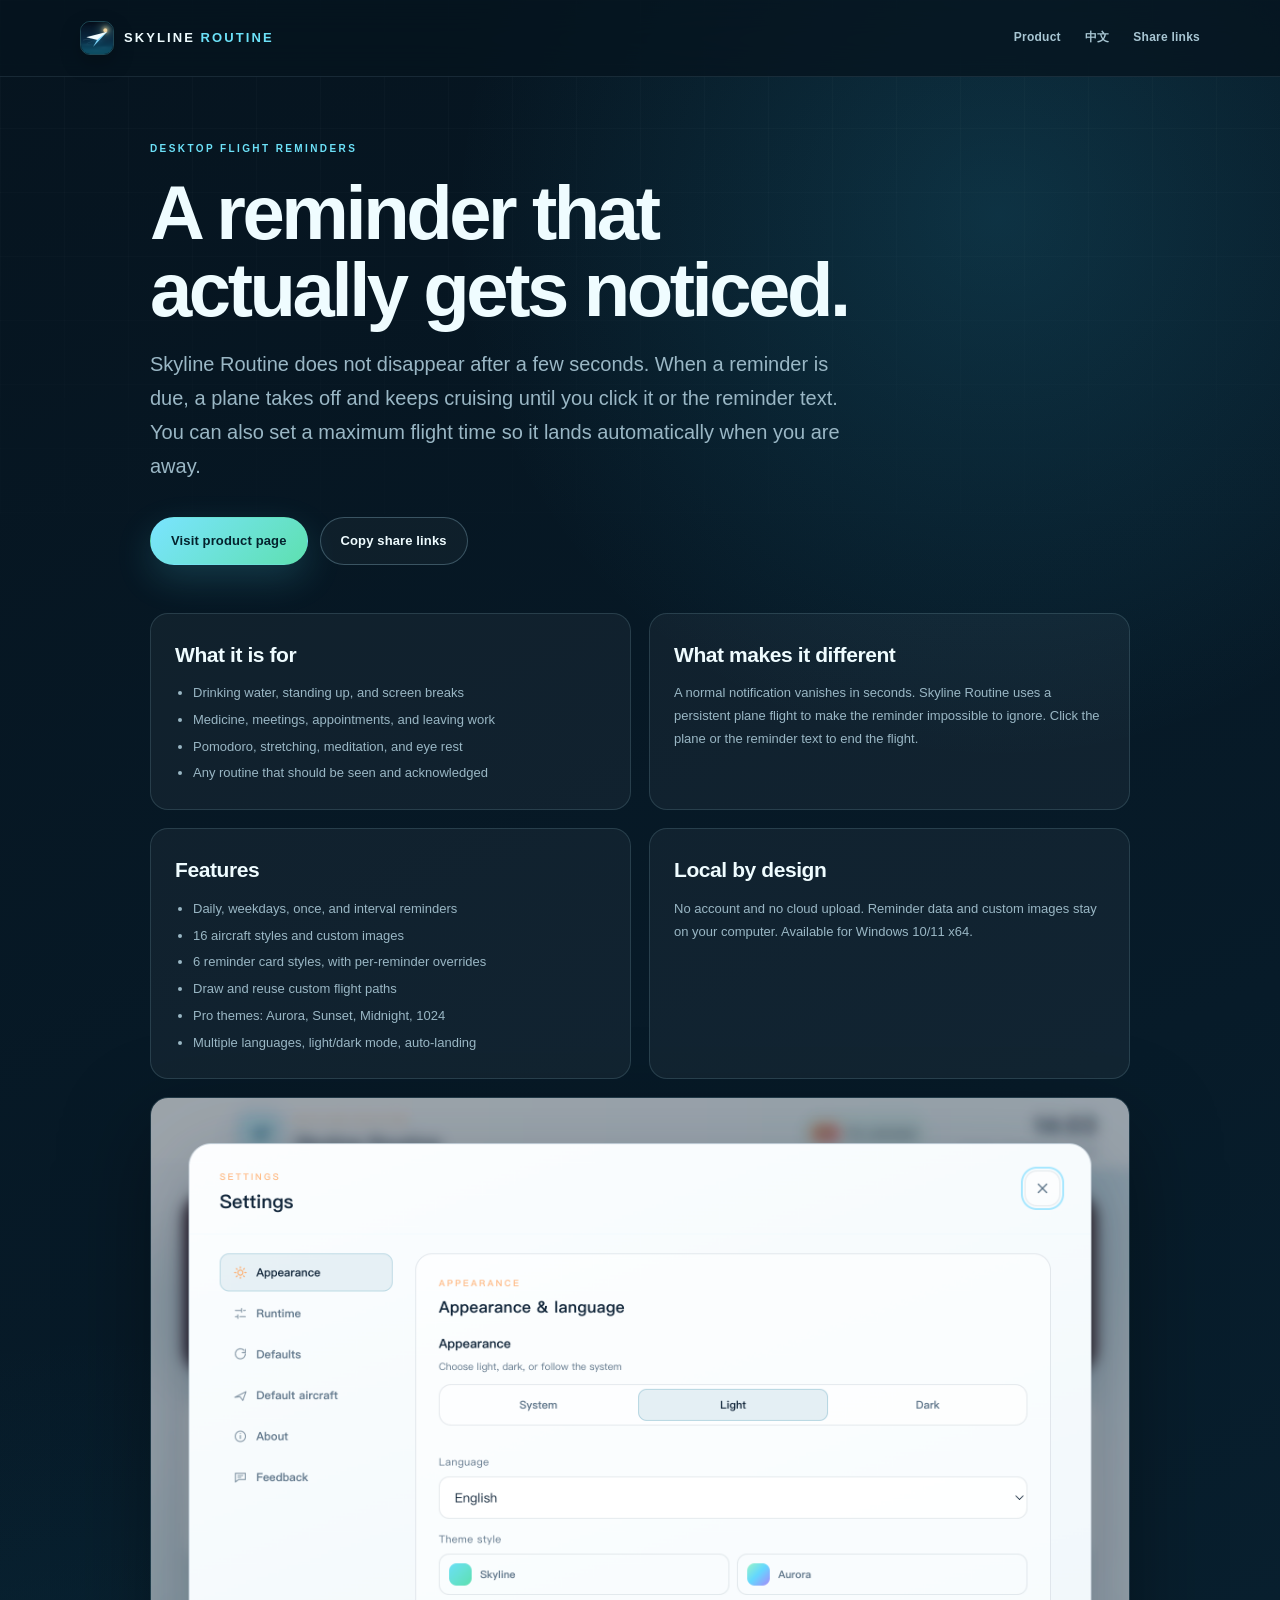
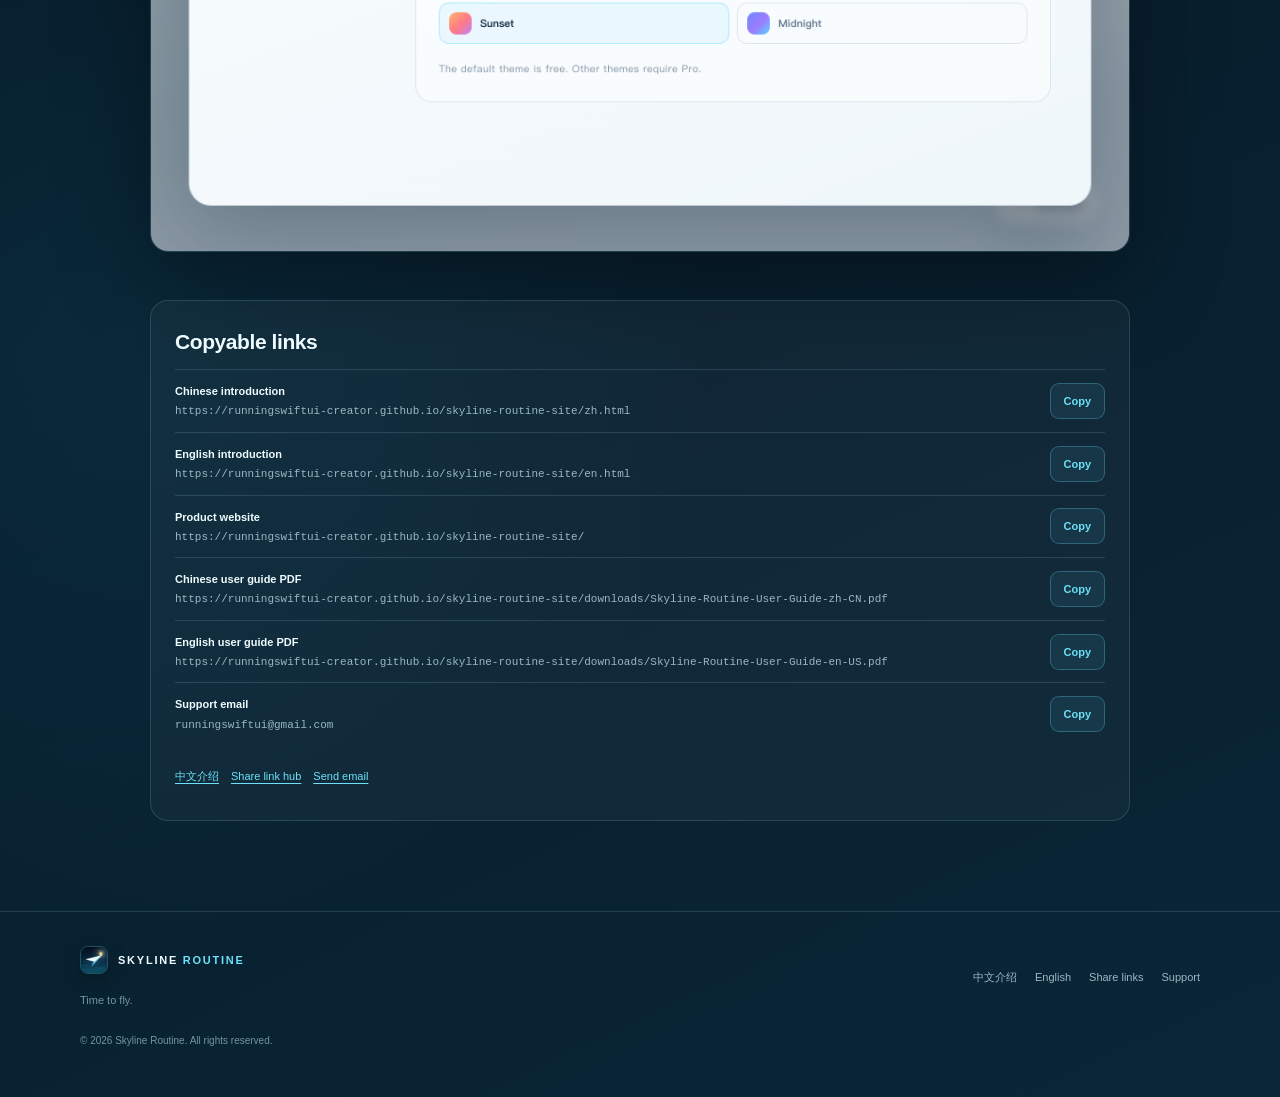
==== en.html @ 80721c74 "【update】文档更新" ====
<!doctype html>
<html lang="en">
  <head>
    <meta charset="utf-8" />
    <meta name="viewport" content="width=device-width, initial-scale=1" />
    <title>Skyline Routine — Desktop flight reminders</title>
    <meta
      name="description"
      content="Skyline Routine is a desktop flight reminder: when a reminder is due, a plane takes off and keeps cruising until you acknowledge it."
    />
    <link rel="icon" href="assets/icon.png" />
    <link rel="stylesheet" href="styles.css" />
    <link rel="stylesheet" href="share.css" />
  </head>
  <body>
    <header class="site-header">
      <div class="wrap header-inner">
        <a class="brand" href="index.html">
          <img src="assets/icon.png" alt="" width="34" height="34" />
          <span>SKYLINE <b>ROUTINE</b></span>
        </a>
        <nav class="site-nav" aria-label="Page navigation">
          <a href="index.html">Product</a>
          <a href="zh.html">中文</a>
          <a href="links.html">Share links</a>
        </nav>
      </div>
    </header>

    <main class="wrap intro-page">
      <section class="intro-hero">
        <p class="eyebrow">DESKTOP FLIGHT REMINDERS</p>
        <h1>A reminder that<br />actually gets noticed.</h1>
        <p class="lead">
          Skyline Routine does not disappear after a few seconds. When a reminder is due,
          a plane takes off and keeps cruising until you click it or the reminder text.
          You can also set a maximum flight time so it lands automatically when you are away.
        </p>
        <div class="hero-actions">
          <a class="btn btn-primary" href="index.html">Visit product page</a>
          <a class="btn btn-ghost" href="links.html">Copy share links</a>
        </div>
      </section>

      <div class="intro-grid">
        <section class="intro-card">
          <h2>What it is for</h2>
          <ul>
            <li>Drinking water, standing up, and screen breaks</li>
            <li>Medicine, meetings, appointments, and leaving work</li>
            <li>Pomodoro, stretching, meditation, and eye rest</li>
            <li>Any routine that should be seen and acknowledged</li>
          </ul>
        </section>
        <section class="intro-card">
          <h2>What makes it different</h2>
          <p>
            A normal notification vanishes in seconds. Skyline Routine uses a persistent
            plane flight to make the reminder impossible to ignore. Click the plane or
            the reminder text to end the flight.
          </p>
        </section>
        <section class="intro-card">
          <h2>Features</h2>
          <ul>
            <li>Daily, weekdays, once, and interval reminders</li>
            <li>16 aircraft styles and custom images</li>
            <li>6 reminder card styles, with per-reminder overrides</li>
            <li>Draw and reuse custom flight paths</li>
            <li>Pro themes: Aurora, Sunset, Midnight, 1024</li>
            <li>Multiple languages, light/dark mode, auto-landing</li>
          </ul>
        </section>
        <section class="intro-card">
          <h2>Local by design</h2>
          <p>
            No account and no cloud upload. Reminder data and custom images stay on your
            computer. Available for Windows 10/11 x64.
          </p>
        </section>
      </div>

      <div class="intro-shot">
        <img src="assets/settings.png" alt="Skyline Routine settings and theme options" loading="lazy" />
      </div>

      <section class="link-section">
        <h2>Copyable links</h2>
        <div class="copy-row">
          <div>
            <span class="copy-label">Chinese introduction</span>
            <span class="copy-url">https://runningswiftui-creator.github.io/skyline-routine-site/zh.html</span>
          </div>
          <button class="copy-btn" type="button" data-copy="https://runningswiftui-creator.github.io/skyline-routine-site/zh.html" data-copied="Copied">Copy</button>
        </div>
        <div class="copy-row">
          <div>
            <span class="copy-label">English introduction</span>
            <span class="copy-url">https://runningswiftui-creator.github.io/skyline-routine-site/en.html</span>
          </div>
          <button class="copy-btn" type="button" data-copy="https://runningswiftui-creator.github.io/skyline-routine-site/en.html" data-copied="Copied">Copy</button>
        </div>
        <div class="copy-row">
          <div>
            <span class="copy-label">Product website</span>
            <span class="copy-url">https://runningswiftui-creator.github.io/skyline-routine-site/</span>
          </div>
          <button class="copy-btn" type="button" data-copy="https://runningswiftui-creator.github.io/skyline-routine-site/" data-copied="Copied">Copy</button>
        </div>
        <div class="copy-row">
          <div>
            <span class="copy-label">Chinese user guide PDF</span>
            <span class="copy-url">https://runningswiftui-creator.github.io/skyline-routine-site/downloads/Skyline-Routine-User-Guide-zh-CN.pdf</span>
          </div>
          <button class="copy-btn" type="button" data-copy="https://runningswiftui-creator.github.io/skyline-routine-site/downloads/Skyline-Routine-User-Guide-zh-CN.pdf" data-copied="Copied">Copy</button>
        </div>
        <div class="copy-row">
          <div>
            <span class="copy-label">English user guide PDF</span>
            <span class="copy-url">https://runningswiftui-creator.github.io/skyline-routine-site/downloads/Skyline-Routine-User-Guide-en-US.pdf</span>
          </div>
          <button class="copy-btn" type="button" data-copy="https://runningswiftui-creator.github.io/skyline-routine-site/downloads/Skyline-Routine-User-Guide-en-US.pdf" data-copied="Copied">Copy</button>
        </div>
        <div class="copy-row">
          <div>
            <span class="copy-label">Support email</span>
            <span class="copy-url">runningswiftui@gmail.com</span>
          </div>
          <button class="copy-btn" type="button" data-copy="runningswiftui@gmail.com" data-copied="Copied">Copy</button>
        </div>
        <p class="link-language">
          <a href="zh.html">中文介绍</a>
          <a href="links.html">Share link hub</a>
          <a href="mailto:runningswiftui@gmail.com">Send email</a>
        </p>
      </section>
    </main>

    <footer class="site-footer">
      <div class="wrap footer-grid">
        <div>
          <a class="brand footer-brand" href="index.html">
            <img src="assets/icon.png" alt="" width="28" height="28" />
            <span>SKYLINE <b>ROUTINE</b></span>
          </a>
          <p class="footer-copy">Time to fly.</p>
        </div>
        <div class="footer-links">
          <a href="zh.html">中文介绍</a>
          <a href="en.html">English</a>
          <a href="links.html">Share links</a>
          <a href="mailto:runningswiftui@gmail.com">Support</a>
        </div>
        <p class="copyright">© <span data-year>2026</span> Skyline Routine. All rights reserved.</p>
      </div>
    </footer>
    <script src="copy-links.js"></script>
    <script src="site.js"></script>
  </body>
</html>
---- styles.css ----
:root {
  --bg: #06141f;
  --bg-2: #0a2231;
  --panel: rgba(255, 255, 255, 0.045);
  --panel-strong: rgba(255, 255, 255, 0.075);
  --line: rgba(181, 236, 255, 0.14);
  --line-strong: rgba(181, 236, 255, 0.26);
  --text: #effcff;
  --muted: #9ab7c5;
  --dim: #7493a3;
  --cyan: #6ce1f8;
  --green: #5ee0b0;
  --shadow: 0 30px 90px rgba(0, 0, 0, 0.35);
  --font: -apple-system, BlinkMacSystemFont, "Segoe UI", "PingFang SC",
    "Hiragino Sans GB", "Microsoft YaHei", Arial, sans-serif;
}

* {
  box-sizing: border-box;
}

html {
  scroll-behavior: smooth;
}

body {
  min-width: 320px;
  margin: 0;
  font-family: var(--font);
  color: var(--text);
  background:
    radial-gradient(circle at 78% 8%, rgba(49, 185, 225, 0.17), transparent 34rem),
    radial-gradient(circle at 8% 72%, rgba(22, 124, 155, 0.12), transparent 38rem),
    linear-gradient(155deg, var(--bg) 0%, #071b29 48%, #0a2637 100%);
  line-height: 1.65;
  overflow-x: hidden;
}

body::before {
  position: fixed;
  z-index: -2;
  inset: 0;
  background-image:
    linear-gradient(rgba(255, 255, 255, 0.025) 1px, transparent 1px),
    linear-gradient(90deg, rgba(255, 255, 255, 0.025) 1px, transparent 1px);
  background-size: 64px 64px;
  mask-image: linear-gradient(to bottom, black, transparent 76%);
  content: "";
  pointer-events: none;
}

.site-glow {
  position: fixed;
  z-index: -1;
  top: 14%;
  right: -22rem;
  width: 42rem;
  height: 42rem;
  border: 1px solid rgba(108, 225, 248, 0.1);
  border-radius: 50%;
  box-shadow:
    0 0 0 8rem rgba(108, 225, 248, 0.012),
    0 0 0 16rem rgba(108, 225, 248, 0.008);
  pointer-events: none;
}

img {
  max-width: 100%;
}

a {
  color: var(--cyan);
  text-decoration-thickness: 1px;
  text-underline-offset: 3px;
}

a:hover {
  color: #b9f5ff;
}

:focus-visible {
  outline: 2px solid var(--cyan);
  outline-offset: 3px;
}

.wrap {
  width: min(1120px, calc(100% - 48px));
  margin-inline: auto;
}

.site-header {
  position: sticky;
  z-index: 20;
  top: 0;
  border-bottom: 1px solid rgba(181, 236, 255, 0.1);
  background: rgba(6, 20, 31, 0.76);
  backdrop-filter: blur(22px);
}

.header-inner {
  display: flex;
  align-items: center;
  justify-content: space-between;
  min-height: 76px;
}

.brand {
  display: inline-flex;
  align-items: center;
  gap: 10px;
  color: var(--text);
  font-size: 13px;
  font-weight: 800;
  letter-spacing: 0.16em;
  text-decoration: none;
}

.brand img {
  width: 34px;
  height: 34px;
  border: 1px solid rgba(108, 225, 248, 0.25);
  border-radius: 10px;
  box-shadow: 0 8px 20px rgba(0, 0, 0, 0.25);
}

.brand b {
  color: var(--cyan);
}

.site-nav {
  display: flex;
  align-items: center;
  gap: 24px;
}

.site-nav a {
  color: #a8c6d3;
  font-size: 12px;
  font-weight: 600;
  letter-spacing: 0.02em;
  text-decoration: none;
}

.site-nav a:hover {
  color: var(--text);
}

.menu-toggle {
  display: none;
  padding: 8px 12px;
  border: 1px solid var(--line);
  border-radius: 9px;
  background: transparent;
  color: var(--text);
  font: inherit;
  font-size: 12px;
}

.hero {
  display: grid;
  grid-template-columns: minmax(0, 1.1fr) minmax(340px, 0.9fr);
  align-items: center;
  gap: 40px;
  min-height: 650px;
  padding-block: 72px 80px;
}

.hero-copy {
  position: relative;
  z-index: 2;
}

.eyebrow {
  margin: 0 0 16px;
  color: var(--cyan);
  font-size: 10px;
  font-weight: 800;
  letter-spacing: 0.24em;
}

h1,
h2,
h3,
p {
  margin-top: 0;
}

h1 {
  max-width: 760px;
  margin-bottom: 24px;
  font-size: clamp(48px, 7vw, 84px);
  font-weight: 700;
  line-height: 0.98;
  letter-spacing: -0.055em;
}

.lead {
  max-width: 580px;
  margin-bottom: 0;
  color: var(--muted);
  font-size: clamp(16px, 2vw, 20px);
  line-height: 1.7;
}

.hero-actions {
  display: flex;
  flex-wrap: wrap;
  gap: 12px;
  margin-top: 34px;
}

.btn {
  display: inline-flex;
  align-items: center;
  justify-content: center;
  min-height: 48px;
  padding: 12px 20px;
  border: 1px solid transparent;
  border-radius: 999px;
  font-size: 13px;
  font-weight: 750;
  letter-spacing: 0.01em;
  text-decoration: none;
  transition:
    transform 0.2s ease,
    border-color 0.2s ease,
    background 0.2s ease,
    box-shadow 0.2s ease;
}

.btn:hover {
  transform: translateY(-2px);
}

.btn-primary {
  background: linear-gradient(135deg, #7ae4ff, #5ee0b0);
  color: #04222d;
  box-shadow: 0 14px 36px rgba(78, 214, 236, 0.18);
}

.btn-primary:hover {
  color: #04222d;
  box-shadow: 0 18px 42px rgba(78, 214, 236, 0.28);
}

.btn-ghost {
  border-color: var(--line-strong);
  background: rgba(255, 255, 255, 0.035);
  color: var(--text);
}

.btn-ghost:hover {
  border-color: rgba(108, 225, 248, 0.5);
  background: rgba(108, 225, 248, 0.08);
  color: var(--text);
}

.btn-wide {
  width: 100%;
}

.small-note {
  margin: 16px 0 0;
  color: var(--dim);
  font-size: 11px;
}

.hero-visual {
  position: relative;
  min-height: 480px;
}

.orbit {
  position: absolute;
  border: 1px solid rgba(108, 225, 248, 0.11);
  border-radius: 50%;
}

.orbit-one {
  top: 12%;
  right: -8%;
  width: 88%;
  aspect-ratio: 1;
}

.orbit-two {
  top: 24%;
  right: 4%;
  width: 62%;
  aspect-ratio: 1;
}

.hero-plane {
  position: absolute;
  top: 50%;
  right: -3%;
  width: min(560px, 108%);
  transform: translateY(-50%) rotate(-4deg);
  filter: drop-shadow(0 24px 40px rgba(0, 0, 0, 0.35));
}

.hero-chip {
  position: absolute;
  z-index: 2;
  padding: 8px 11px;
  border: 1px solid var(--line);
  border-radius: 999px;
  background: rgba(7, 25, 38, 0.8);
  color: #a9e8f6;
  font-size: 8px;
  font-weight: 800;
  letter-spacing: 0.18em;
  backdrop-filter: blur(10px);
}

.chip-one {
  top: 13%;
  left: 6%;
}

.chip-two {
  right: 4%;
  bottom: 12%;
}

.feature-grid {
  display: grid;
  grid-template-columns: repeat(3, minmax(0, 1fr));
  gap: 14px;
  padding-bottom: 110px;
}

.feature-card {
  min-height: 190px;
  padding: 24px;
  border: 1px solid var(--line);
  border-radius: 20px;
  background: linear-gradient(145deg, rgba(255, 255, 255, 0.055), rgba(255, 255, 255, 0.018));
  box-shadow: inset 0 1px 0 rgba(255, 255, 255, 0.035);
}

.feature-number {
  display: block;
  margin-bottom: 38px;
  color: var(--cyan);
  font-size: 10px;
  font-weight: 800;
  letter-spacing: 0.16em;
}

.feature-card h2 {
  margin-bottom: 8px;
  font-size: 17px;
  font-weight: 650;
}

.feature-card p {
  margin-bottom: 0;
  color: var(--muted);
  font-size: 13px;
  line-height: 1.7;
}

.section {
  padding-block: 40px 112px;
}

.section-heading {
  max-width: 680px;
  margin-bottom: 36px;
}

.section-heading h2,
.pricing-copy h2 {
  margin-bottom: 14px;
  font-size: clamp(30px, 4.2vw, 46px);
  font-weight: 650;
  line-height: 1.1;
  letter-spacing: -0.035em;
}

.section-heading p:last-child,
.pricing-copy > p {
  color: var(--muted);
  font-size: 15px;
}

.steps {
  display: grid;
  grid-template-columns: repeat(3, minmax(0, 1fr));
  gap: 14px;
}

.step {
  padding: 26px;
  border-top: 1px solid var(--line);
}

.step > span {
  display: grid;
  width: 32px;
  height: 32px;
  margin-bottom: 26px;
  place-items: center;
  border: 1px solid rgba(108, 225, 248, 0.28);
  border-radius: 50%;
  color: var(--cyan);
  font-size: 11px;
  font-weight: 800;
}

.step h3 {
  margin-bottom: 8px;
  font-size: 17px;
}

.step p {
  margin-bottom: 0;
  color: var(--muted);
  font-size: 13px;
}

.screens {
  display: grid;
  grid-template-columns: repeat(2, minmax(0, 1fr));
  gap: 18px;
}

.screen-card {
  margin: 0;
  border: 1px solid var(--line);
  border-radius: 22px;
  background: var(--panel);
  overflow: hidden;
  box-shadow: var(--shadow);
}

.screen-card img {
  display: block;
  width: 100%;
  height: auto;
  border-bottom: 1px solid var(--line);
}

.screen-card figcaption {
  padding: 20px 22px;
  color: var(--muted);
  font-size: 13px;
  line-height: 1.6;
}

.screen-card strong {
  display: block;
  margin-bottom: 3px;
  color: var(--text);
  font-weight: 650;
}

.screen-note {
  display: flex;
  align-items: stretch;
  min-height: 100%;
  background:
    radial-gradient(circle at 84% 12%, rgba(94, 224, 176, 0.13), transparent 22rem),
    linear-gradient(150deg, rgba(255, 255, 255, 0.06), rgba(255, 255, 255, 0.018));
}

.screen-note-inner {
  padding: 32px;
}

.screen-note h3 {
  margin-bottom: 12px;
  font-size: clamp(23px, 3vw, 32px);
  font-weight: 650;
  line-height: 1.15;
  letter-spacing: -0.03em;
}

.screen-note p:not(.eyebrow) {
  max-width: 360px;
  margin-bottom: 22px;
  color: var(--muted);
  font-size: 13px;
  line-height: 1.75;
}

.mini-list {
  display: grid;
  grid-template-columns: repeat(2, minmax(0, 1fr));
  gap: 8px 16px;
  margin: 0;
  padding: 0;
  list-style: none;
}

.mini-list li {
  position: relative;
  padding-left: 18px;
  color: #c5e4ee;
  font-size: 12px;
}

.mini-list li::before {
  position: absolute;
  left: 0;
  color: #5ee0b0;
  content: "✓";
  font-weight: 800;
}

.pricing-shell {
  display: grid;
  grid-template-columns: minmax(0, 1.1fr) minmax(300px, 0.9fr);
  gap: 48px;
  align-items: center;
  padding: 46px;
  border: 1px solid var(--line);
  border-radius: 26px;
  background:
    radial-gradient(circle at 88% 12%, rgba(94, 224, 176, 0.12), transparent 24rem),
    linear-gradient(145deg, rgba(255, 255, 255, 0.06), rgba(255, 255, 255, 0.02));
  box-shadow: var(--shadow);
}

.pricing-copy > p {
  max-width: 520px;
}

.check-list {
  display: grid;
  grid-template-columns: repeat(2, minmax(0, 1fr));
  gap: 8px 22px;
  margin: 24px 0 0;
  padding: 0;
  list-style: none;
}

.check-list li {
  position: relative;
  padding-left: 21px;
  color: #c5e4ee;
  font-size: 13px;
}

.check-list li::before {
  position: absolute;
  top: 0;
  left: 0;
  color: var(--green);
  content: "✓";
  font-weight: 800;
}

.price-card {
  padding: 24px;
  border: 1px solid rgba(108, 225, 248, 0.18);
  border-radius: 20px;
  background: rgba(5, 19, 30, 0.52);
}

.price-label {
  margin-bottom: 12px;
  color: var(--cyan);
  font-size: 9px;
  font-weight: 800;
  letter-spacing: 0.16em;
}

.price {
  margin-bottom: 3px;
  color: var(--text);
  font-size: 42px;
  font-weight: 700;
  line-height: 1;
  letter-spacing: -0.04em;
}

.price span {
  color: var(--muted);
  font-size: 15px;
  font-weight: 500;
  letter-spacing: 0;
}

.price-note {
  margin: 8px 0 22px;
  color: var(--muted);
  font-size: 12px;
}

.price-fine {
  margin: 14px 0 0;
  color: var(--dim);
  font-size: 10px;
  line-height: 1.6;
}

.store-note {
  margin: 18px 4px 0;
  color: var(--dim);
  font-size: 11px;
}

.faq-list {
  border-top: 1px solid var(--line);
}

.faq-list details {
  border-bottom: 1px solid var(--line);
}

.faq-list summary {
  position: relative;
  padding: 20px 40px 20px 0;
  color: var(--text);
  font-size: 15px;
  font-weight: 600;
  cursor: pointer;
  list-style: none;
}

.faq-list summary::-webkit-details-marker {
  display: none;
}

.faq-list summary::after {
  position: absolute;
  top: 50%;
  right: 6px;
  color: var(--cyan);
  content: "+";
  font-size: 20px;
  font-weight: 300;
  transform: translateY(-50%);
}

.faq-list details[open] summary::after {
  content: "−";
}

.faq-list details p {
  max-width: 820px;
  margin: -4px 0 20px;
  color: var(--muted);
  font-size: 13px;
}

.site-footer {
  border-top: 1px solid var(--line);
}

.footer-grid {
  display: grid;
  grid-template-columns: 1fr auto;
  gap: 12px 32px;
  padding-block: 34px 48px;
}

.footer-brand {
  font-size: 11px;
}

.footer-brand img {
  width: 28px;
  height: 28px;
  border-radius: 8px;
}

.footer-copy {
  margin: 8px 0 0;
  color: var(--dim);
  font-size: 11px;
}

.footer-links {
  display: flex;
  flex-wrap: wrap;
  align-items: center;
  justify-content: flex-end;
  gap: 18px;
}

.footer-links a {
  color: var(--muted);
  font-size: 11px;
  text-decoration: none;
}

.footer-links a:hover {
  color: var(--text);
}

.copyright {
  grid-column: 1 / -1;
  margin: 12px 0 0;
  color: var(--dim);
  font-size: 10px;
}

/* Legal pages */
.legal-page {
  max-width: 790px;
  padding-block: 72px 100px;
}

.legal-page h1 {
  margin-bottom: 18px;
  font-size: clamp(36px, 6vw, 58px);
}

.legal-page h2 {
  margin: 34px 0 10px;
  color: var(--text);
  font-size: 19px;
  font-weight: 650;
}

.legal-page p,
.legal-page li {
  color: var(--muted);
  font-size: 14px;
  line-height: 1.8;
}

.legal-page ul {
  padding-left: 20px;
}

.legal-meta {
  margin-bottom: 36px;
  color: var(--dim);
  font-size: 11px;
}

.back-link {
  display: inline-flex;
  margin-bottom: 26px;
  color: var(--cyan);
  font-size: 12px;
  text-decoration: none;
}

@media (max-width: 900px) {
  .hero {
    grid-template-columns: 1fr;
    min-height: auto;
    padding-block: 64px 40px;
  }

  .hero-visual {
    min-height: 380px;
    margin-top: -10px;
  }

  .hero-plane {
    right: 0;
    width: min(480px, 100%);
  }

  .feature-grid {
    grid-template-columns: repeat(2, minmax(0, 1fr));
  }

  .pricing-shell {
    grid-template-columns: 1fr;
    gap: 32px;
    padding: 34px;
  }
}

@media (max-width: 680px) {
  .wrap {
    width: min(1120px, calc(100% - 32px));
  }

  .menu-toggle {
    display: inline-flex;
  }

  .site-nav {
    position: absolute;
    top: 76px;
    right: 16px;
    left: 16px;
    display: none;
    flex-direction: column;
    align-items: flex-start;
    gap: 0;
    padding: 8px 18px;
    border: 1px solid var(--line);
    border-radius: 14px;
    background: rgba(6, 20, 31, 0.98);
    box-shadow: var(--shadow);
  }

  .site-nav.is-open {
    display: flex;
  }

  .site-nav a {
    width: 100%;
    padding: 12px 0;
  }

  h1 {
    font-size: clamp(43px, 13vw, 64px);
  }

  .hero {
    padding-top: 48px;
  }

  .hero-visual {
    min-height: 310px;
  }

  .feature-grid,
  .steps,
  .screens,
  .check-list {
    grid-template-columns: 1fr;
  }

  .feature-card {
    min-height: auto;
  }

  .feature-number {
    margin-bottom: 22px;
  }

  .section {
    padding-block: 28px 78px;
  }

  .pricing-shell {
    padding: 24px;
    border-radius: 20px;
  }

  .pricing-shell .btn {
    width: 100%;
  }

  .footer-grid {
    grid-template-columns: 1fr;
  }

  .footer-links {
    justify-content: flex-start;
  }

  .copyright {
    grid-column: auto;
  }
}

.site-toast {
  position: fixed;
  z-index: 100;
  right: 24px;
  bottom: 24px;
  max-width: min(360px, calc(100vw - 48px));
  padding: 12px 16px;
  border: 1px solid rgba(108, 225, 248, 0.25);
  border-radius: 12px;
  background: rgba(6, 20, 31, 0.96);
  color: var(--text);
  box-shadow: var(--shadow);
  font-size: 12px;
  opacity: 0;
  pointer-events: none;
  transform: translateY(10px);
  transition: opacity 0.2s ease, transform 0.2s ease;
}

.site-toast.is-visible {
  opacity: 1;
  transform: translateY(0);
}
---- share.css ----
.intro-page,
.links-page {
  max-width: 980px;
  padding-block: 64px 90px;
}

.intro-hero h1 {
  max-width: 850px;
  margin-bottom: 18px;
  font-size: clamp(42px, 7vw, 76px);
  line-height: 1.02;
  letter-spacing: -0.045em;
}

.intro-hero .lead {
  max-width: 690px;
}

.intro-grid {
  display: grid;
  grid-template-columns: 1fr 1fr;
  gap: 18px;
  margin-top: 48px;
}

.intro-card {
  padding: 24px;
  border: 1px solid var(--line);
  border-radius: 18px;
  background: rgba(255, 255, 255, 0.045);
}

.intro-card h2,
.link-section h2 {
  margin-bottom: 10px;
  color: var(--text);
  font-size: 21px;
  font-weight: 650;
  letter-spacing: -0.02em;
}

.intro-card p,
.intro-card li {
  color: var(--muted);
  font-size: 13px;
  line-height: 1.75;
}

.intro-card ul {
  margin: 0;
  padding-left: 18px;
}

.intro-card li + li {
  margin-top: 4px;
}

.intro-shot {
  margin-top: 18px;
  border: 1px solid var(--line);
  border-radius: 18px;
  overflow: hidden;
  box-shadow: var(--shadow);
}

.intro-shot img {
  display: block;
  width: 100%;
  height: auto;
}

.link-section {
  margin-top: 48px;
  padding: 24px;
  border: 1px solid var(--line);
  border-radius: 18px;
  background: rgba(255, 255, 255, 0.035);
}

.copy-row {
  display: grid;
  grid-template-columns: minmax(0, 1fr) auto;
  gap: 10px;
  align-items: center;
  padding: 12px 0;
  border-top: 1px solid var(--line);
}

.copy-row:first-of-type {
  margin-top: 8px;
}

.copy-label {
  display: block;
  margin-bottom: 3px;
  color: var(--text);
  font-size: 11px;
  font-weight: 650;
}

.copy-url {
  display: block;
  overflow-wrap: anywhere;
  color: var(--muted);
  font-family: "SFMono-Regular", "SF Mono", Consolas, monospace;
  font-size: 11px;
  line-height: 1.5;
}

.copy-btn {
  padding: 8px 13px;
  border: 1px solid rgba(108, 225, 248, 0.28);
  border-radius: 9px;
  background: rgba(88, 214, 255, 0.08);
  color: var(--cyan);
  font: inherit;
  font-size: 11px;
  font-weight: 650;
  cursor: pointer;
}

.copy-btn:hover,
.copy-btn.copied {
  background: rgba(94, 224, 176, 0.14);
  border-color: rgba(94, 224, 176, 0.35);
  color: var(--green);
}

.link-language {
  display: flex;
  flex-wrap: wrap;
  gap: 12px;
  margin-top: 22px;
  color: var(--dim);
  font-size: 11px;
}

.link-language a {
  color: var(--cyan);
}

.links-page h1 {
  margin-bottom: 16px;
  font-size: clamp(38px, 6vw, 60px);
  letter-spacing: -0.04em;
}

.links-intro {
  max-width: 700px;
  color: var(--muted);
  font-size: 15px;
}

.copy-all {
  margin: 22px 0 28px;
}

@media (max-width: 760px) {
  .intro-grid {
    grid-template-columns: 1fr;
  }

  .copy-row {
    grid-template-columns: 1fr;
  }

  .copy-btn {
    justify-self: start;
  }
}
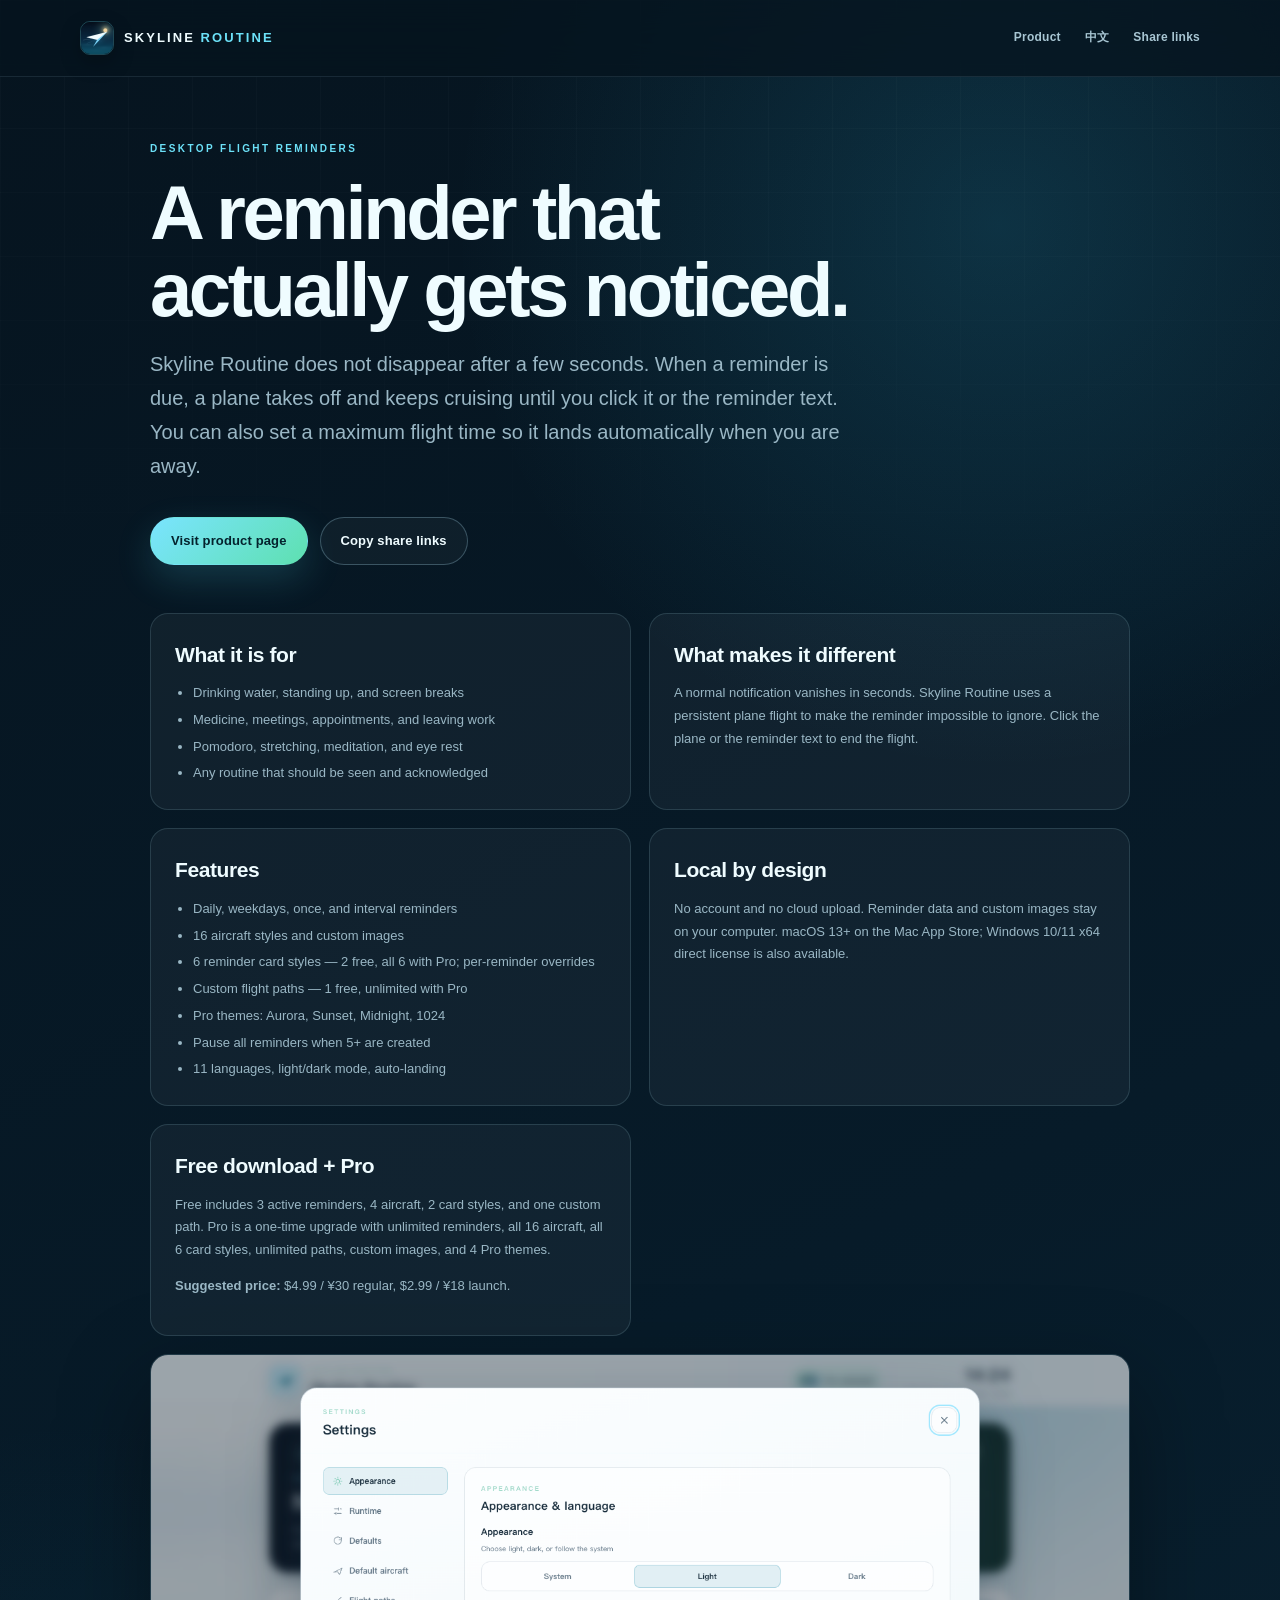
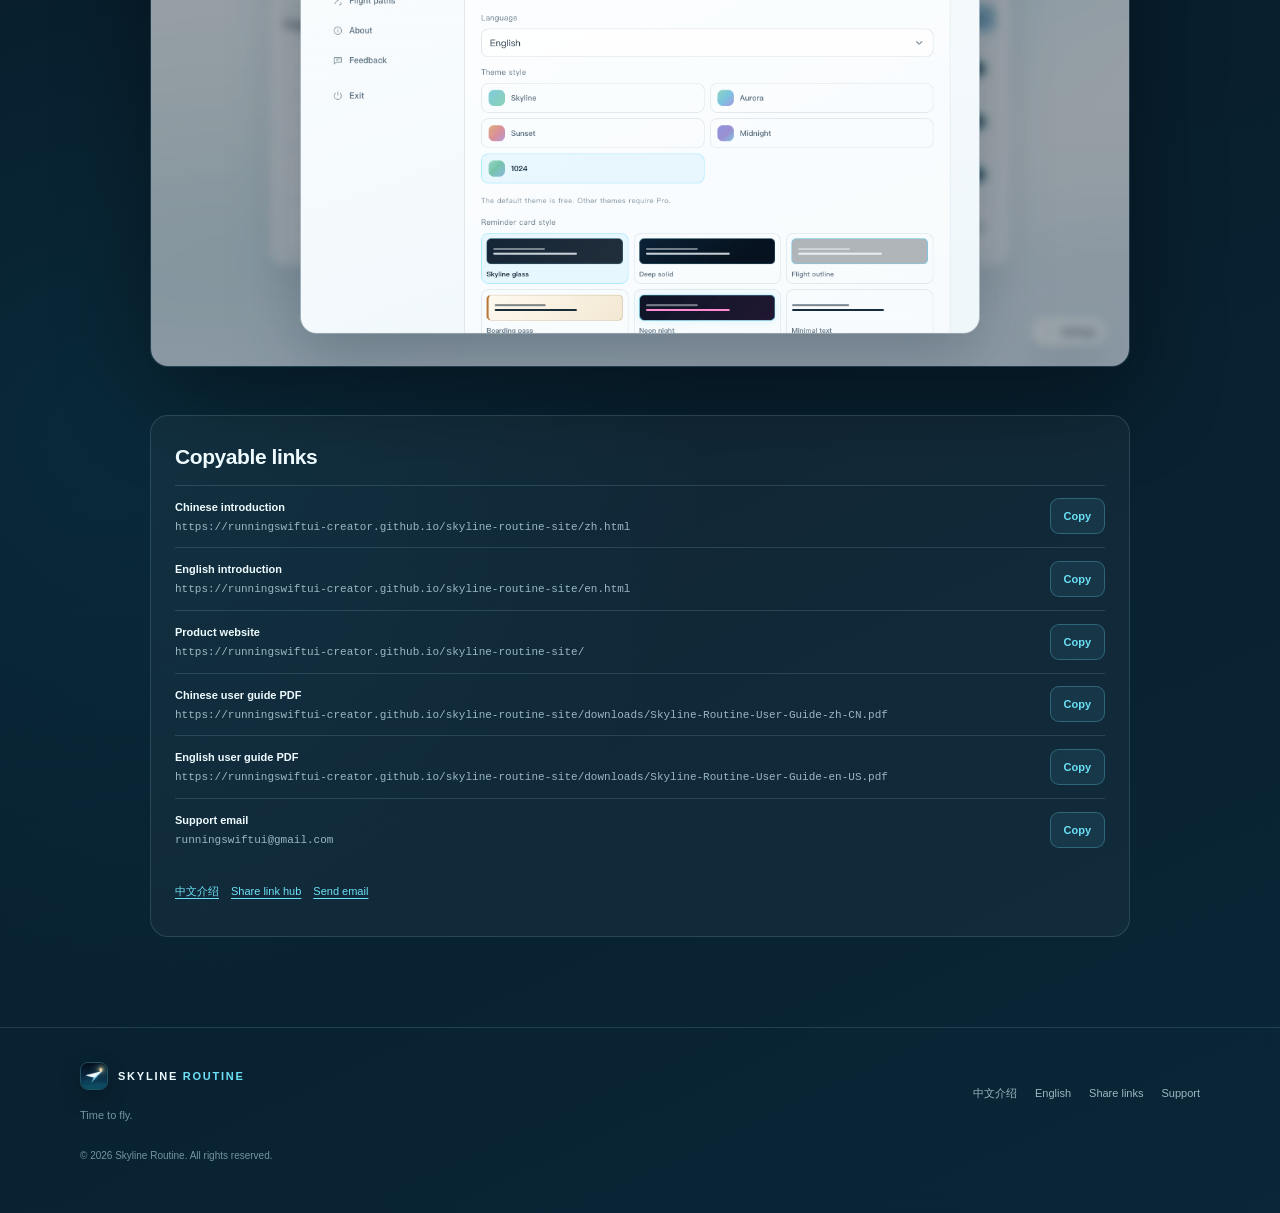
==== commit 3b18a0c1: "【mod】更新免费/Pro 说明、价格与当前截图 - Mac App Store 免费下载 + Pro 一次性买断 - 更新 11 种语言、免费版限制和 Pro 权益 - 更新设置截图和支付/支持说明" ====
--- a/en.html
+++ b/en.html
@@ -65,18 +65,28 @@
           <ul>
             <li>Daily, weekdays, once, and interval reminders</li>
             <li>16 aircraft styles and custom images</li>
-            <li>6 reminder card styles, with per-reminder overrides</li>
-            <li>Draw and reuse custom flight paths</li>
+            <li>6 reminder card styles — 2 free, all 6 with Pro; per-reminder overrides</li>
+            <li>Custom flight paths — 1 free, unlimited with Pro</li>
             <li>Pro themes: Aurora, Sunset, Midnight, 1024</li>
-            <li>Multiple languages, light/dark mode, auto-landing</li>
+            <li>Pause all reminders when 5+ are created</li>
+            <li>11 languages, light/dark mode, auto-landing</li>
           </ul>
         </section>
         <section class="intro-card">
           <h2>Local by design</h2>
           <p>
             No account and no cloud upload. Reminder data and custom images stay on your
-            computer. Available for Windows 10/11 x64.
+            computer. macOS 13+ on the Mac App Store; Windows 10/11 x64 direct license is also available.
           </p>
+        </section>
+        <section class="intro-card">
+          <h2>Free download + Pro</h2>
+          <p>
+            Free includes 3 active reminders, 4 aircraft, 2 card styles, and one custom path.
+            Pro is a one-time upgrade with unlimited reminders, all 16 aircraft, all 6 card
+            styles, unlimited paths, custom images, and 4 Pro themes.
+          </p>
+          <p><strong>Suggested price:</strong> $4.99 / ¥30 regular, $2.99 / ¥18 launch.</p>
         </section>
       </div>
 
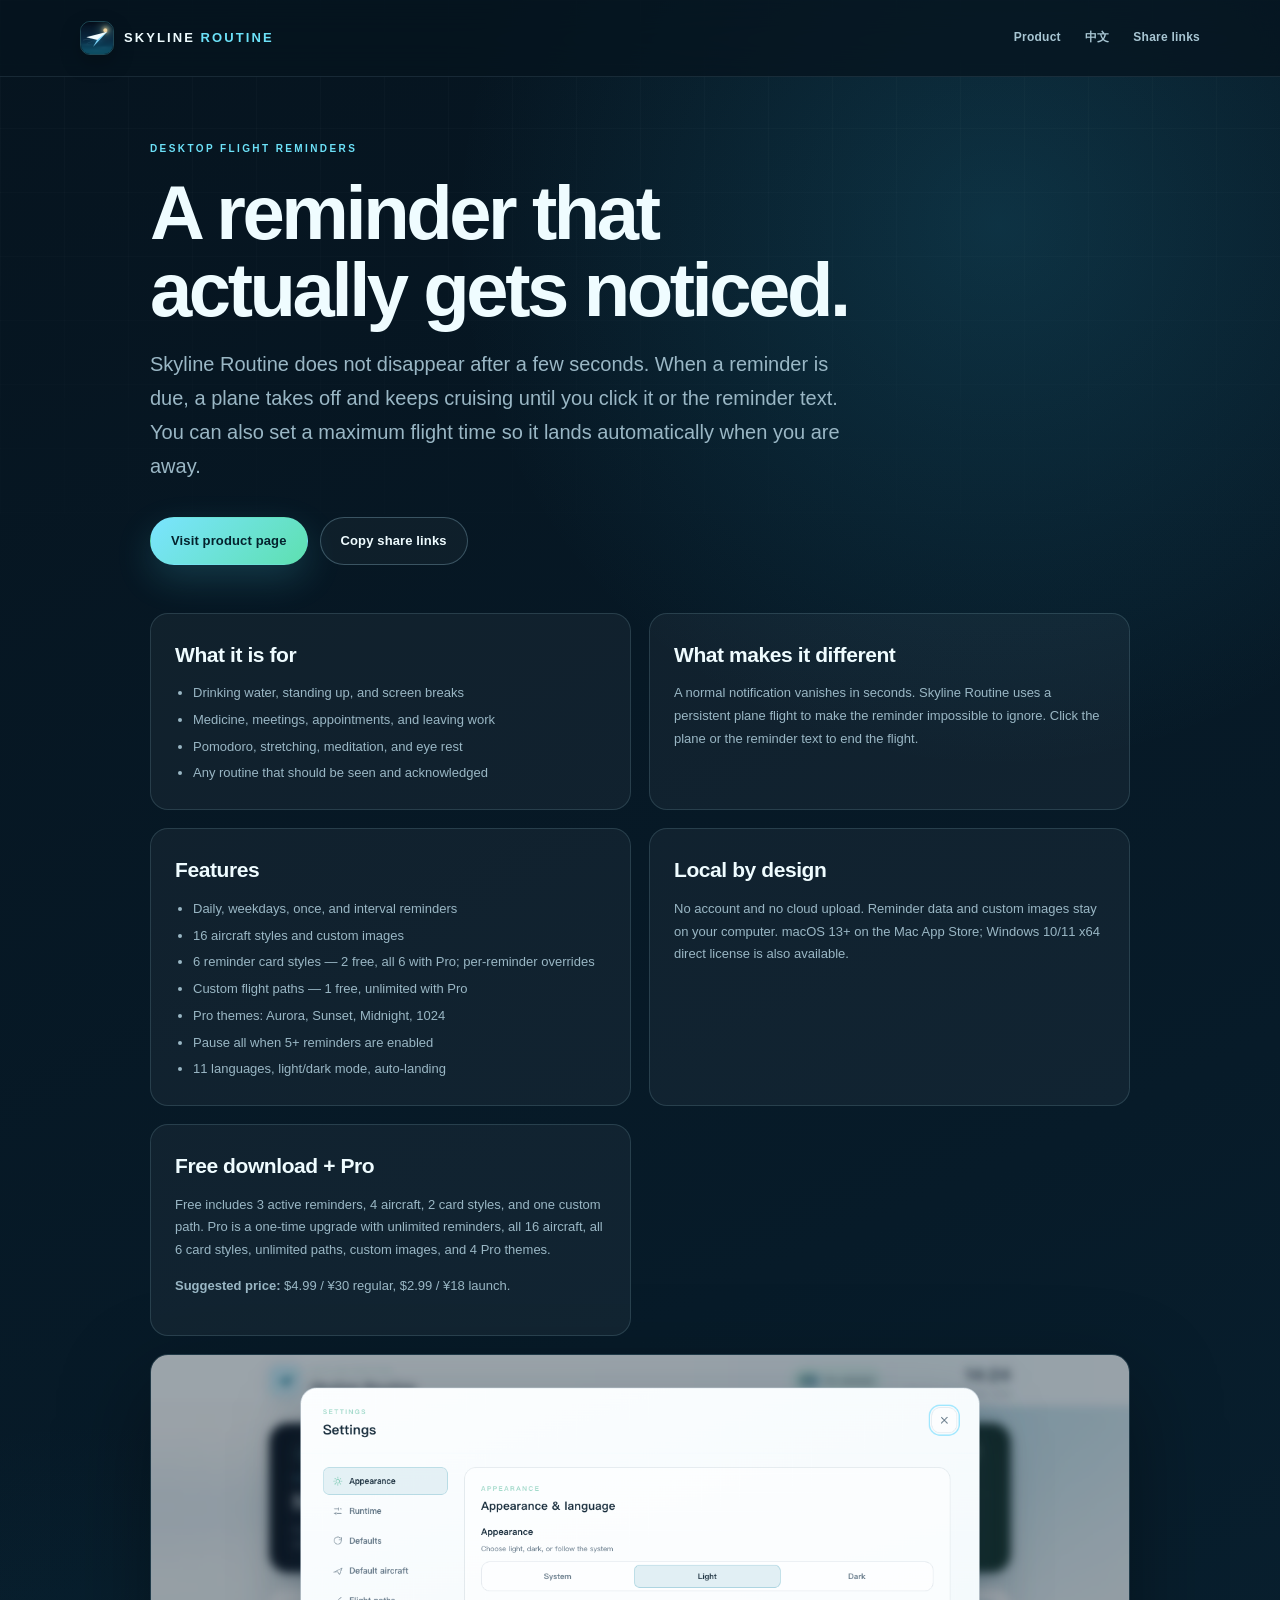
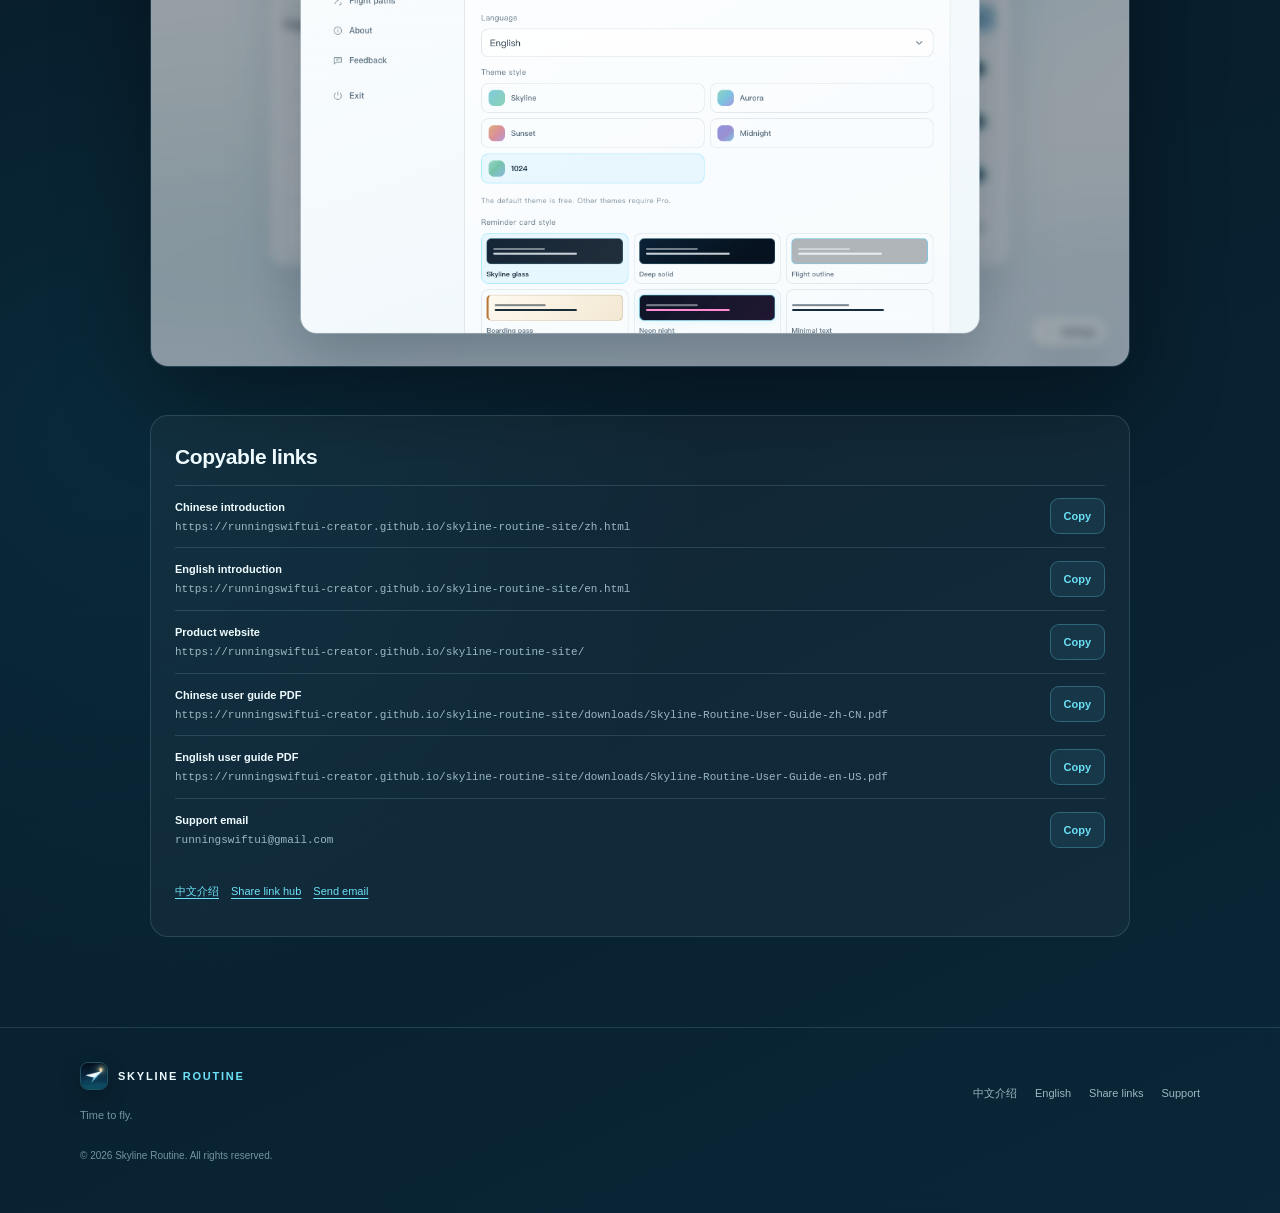
==== commit 1a61b491: "【mod】更新全部暂停按钮说明" ====
--- a/en.html
+++ b/en.html
@@ -68,7 +68,7 @@
             <li>6 reminder card styles — 2 free, all 6 with Pro; per-reminder overrides</li>
             <li>Custom flight paths — 1 free, unlimited with Pro</li>
             <li>Pro themes: Aurora, Sunset, Midnight, 1024</li>
-            <li>Pause all reminders when 5+ are created</li>
+            <li>Pause all when 5+ reminders are enabled</li>
             <li>11 languages, light/dark mode, auto-landing</li>
           </ul>
         </section>
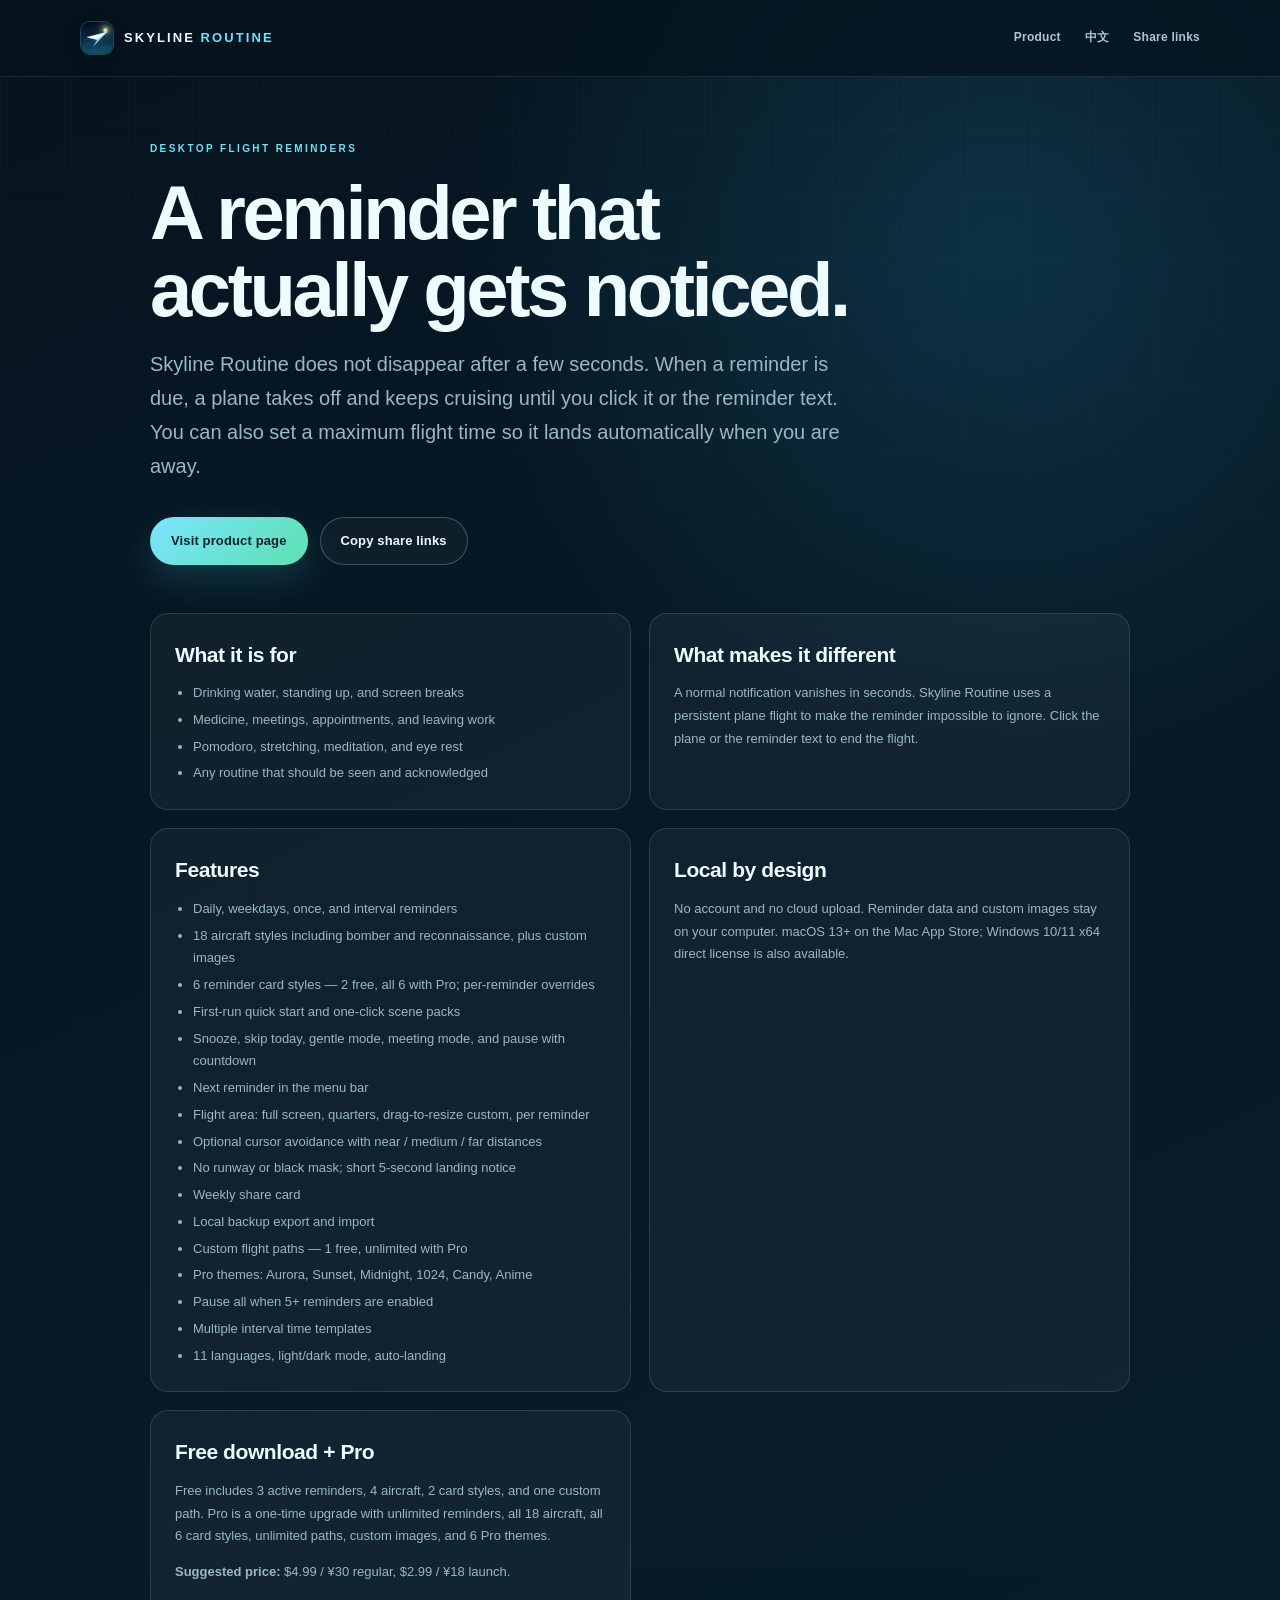
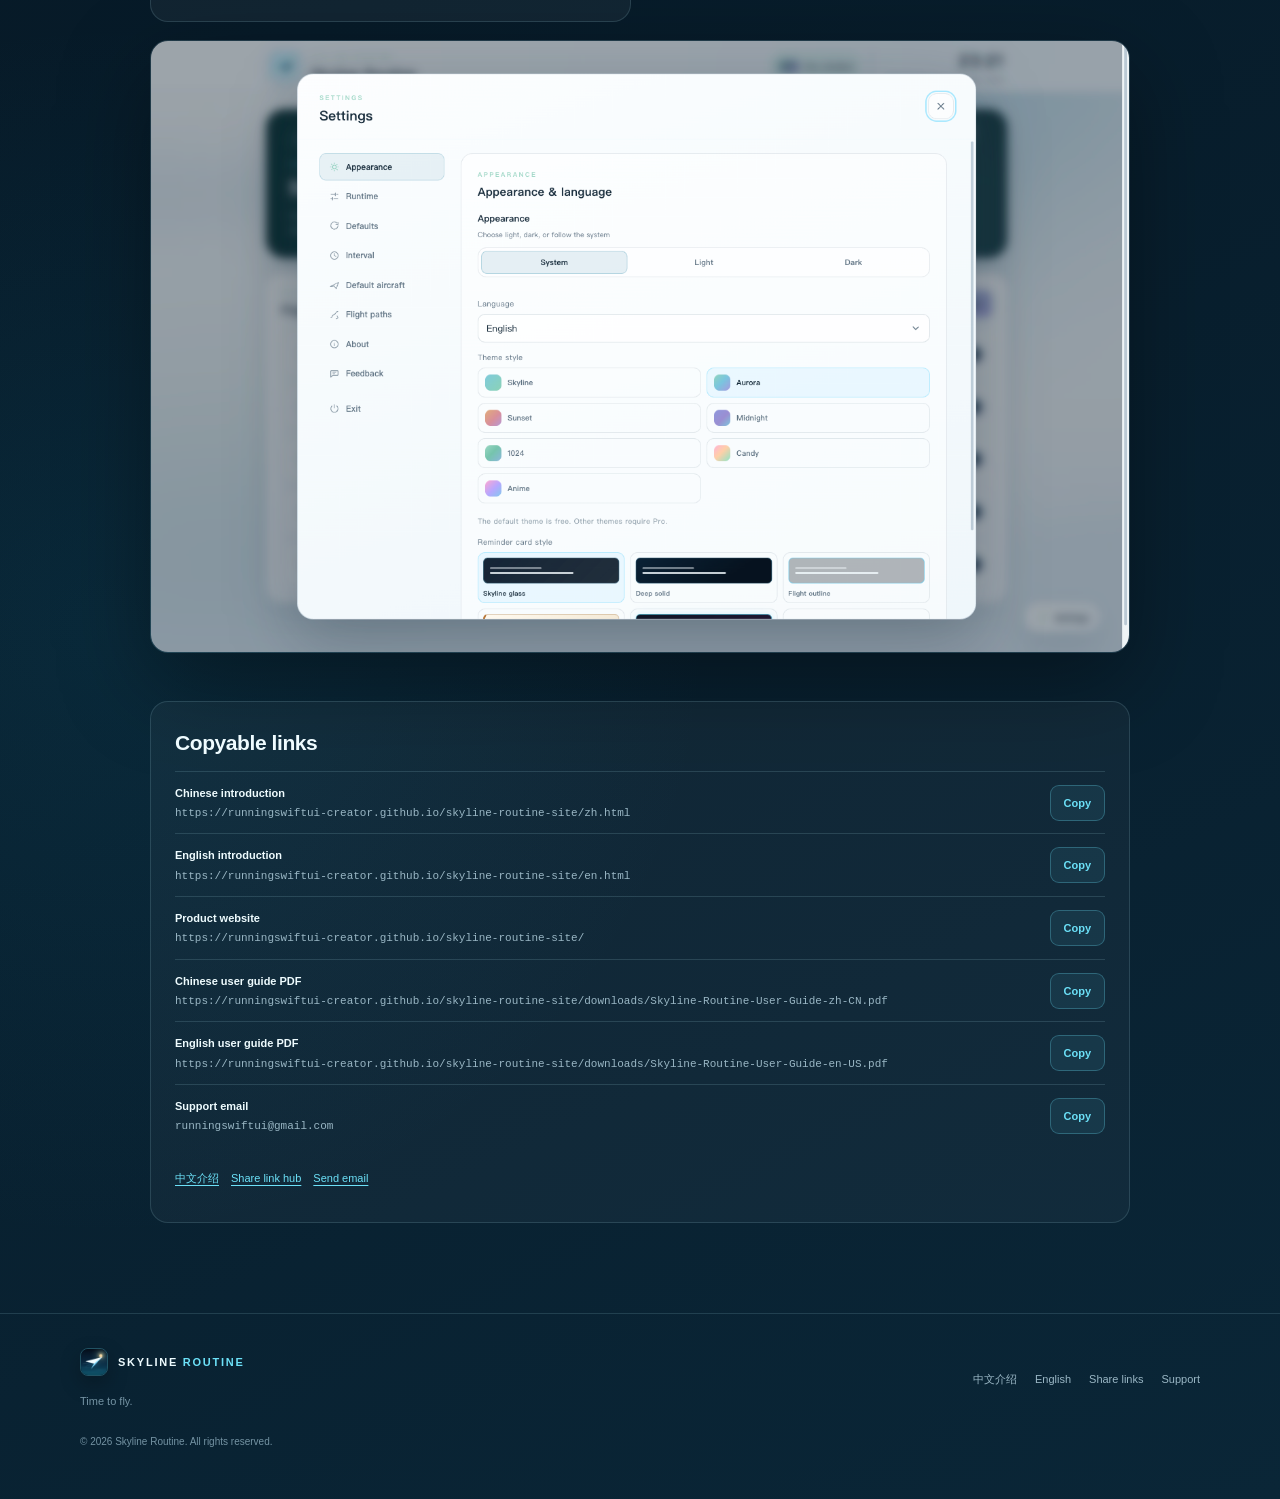
==== commit 16f8cfcc: "【mod】同步 1.0.149 产品说明、使用指南和 App Store 链接 - 更新免费/Pro、飞行区域、暂停提醒和鼠标避让说明\n- 新增跟随应用语言的 help.html 使用指南\n- 同" ====
--- a/en.html
+++ b/en.html
@@ -64,11 +64,20 @@
           <h2>Features</h2>
           <ul>
             <li>Daily, weekdays, once, and interval reminders</li>
-            <li>16 aircraft styles and custom images</li>
+            <li>18 aircraft styles including bomber and reconnaissance, plus custom images</li>
             <li>6 reminder card styles — 2 free, all 6 with Pro; per-reminder overrides</li>
+            <li>First-run quick start and one-click scene packs</li>
+            <li>Snooze, skip today, gentle mode, meeting mode, and pause with countdown</li>
+            <li>Next reminder in the menu bar</li>
+            <li>Flight area: full screen, quarters, drag-to-resize custom, per reminder</li>
+            <li>Optional cursor avoidance with near / medium / far distances</li>
+            <li>No runway or black mask; short 5-second landing notice</li>
+            <li>Weekly share card</li>
+            <li>Local backup export and import</li>
             <li>Custom flight paths — 1 free, unlimited with Pro</li>
-            <li>Pro themes: Aurora, Sunset, Midnight, 1024</li>
+            <li>Pro themes: Aurora, Sunset, Midnight, 1024, Candy, Anime</li>
             <li>Pause all when 5+ reminders are enabled</li>
+            <li>Multiple interval time templates</li>
             <li>11 languages, light/dark mode, auto-landing</li>
           </ul>
         </section>
@@ -83,8 +92,8 @@
           <h2>Free download + Pro</h2>
           <p>
             Free includes 3 active reminders, 4 aircraft, 2 card styles, and one custom path.
-            Pro is a one-time upgrade with unlimited reminders, all 16 aircraft, all 6 card
-            styles, unlimited paths, custom images, and 4 Pro themes.
+            Pro is a one-time upgrade with unlimited reminders, all 18 aircraft, all 6 card
+            styles, unlimited paths, custom images, and 6 Pro themes.
           </p>
           <p><strong>Suggested price:</strong> $4.99 / ¥30 regular, $2.99 / ¥18 launch.</p>
         </section>
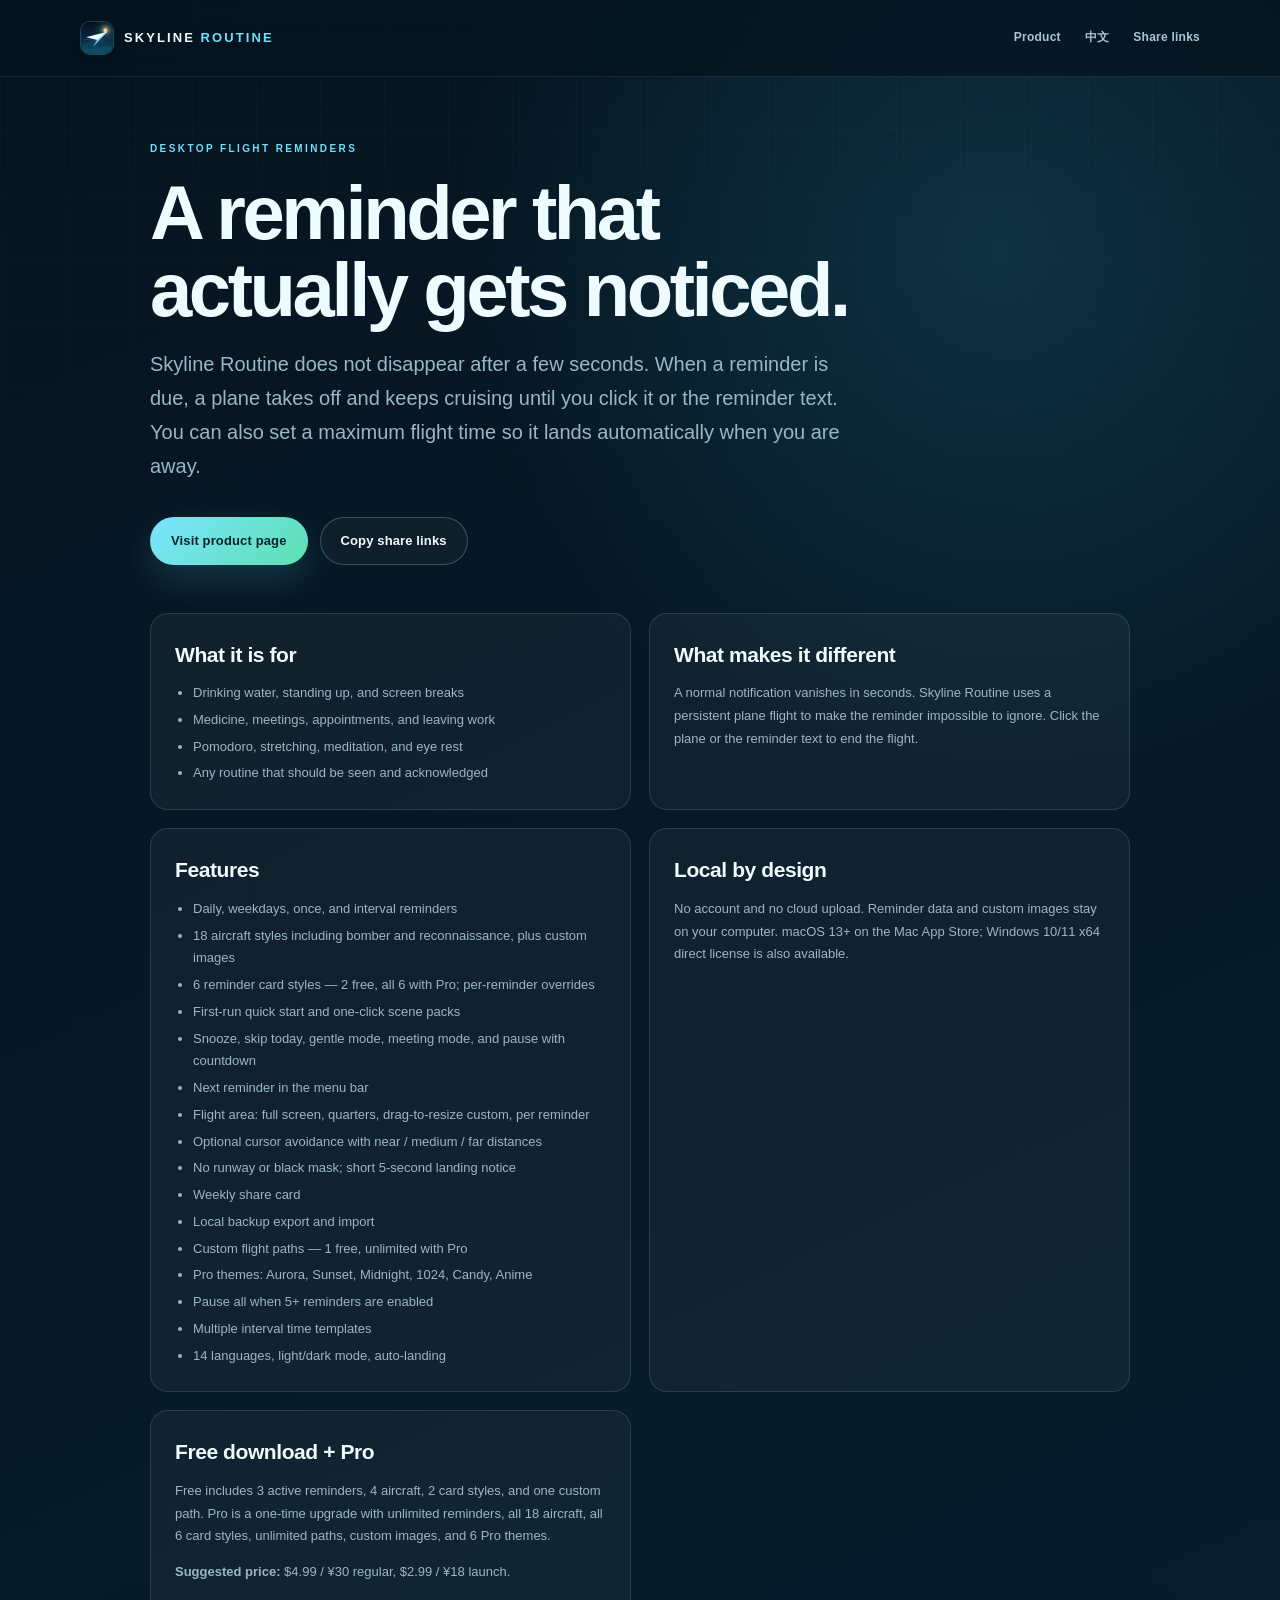
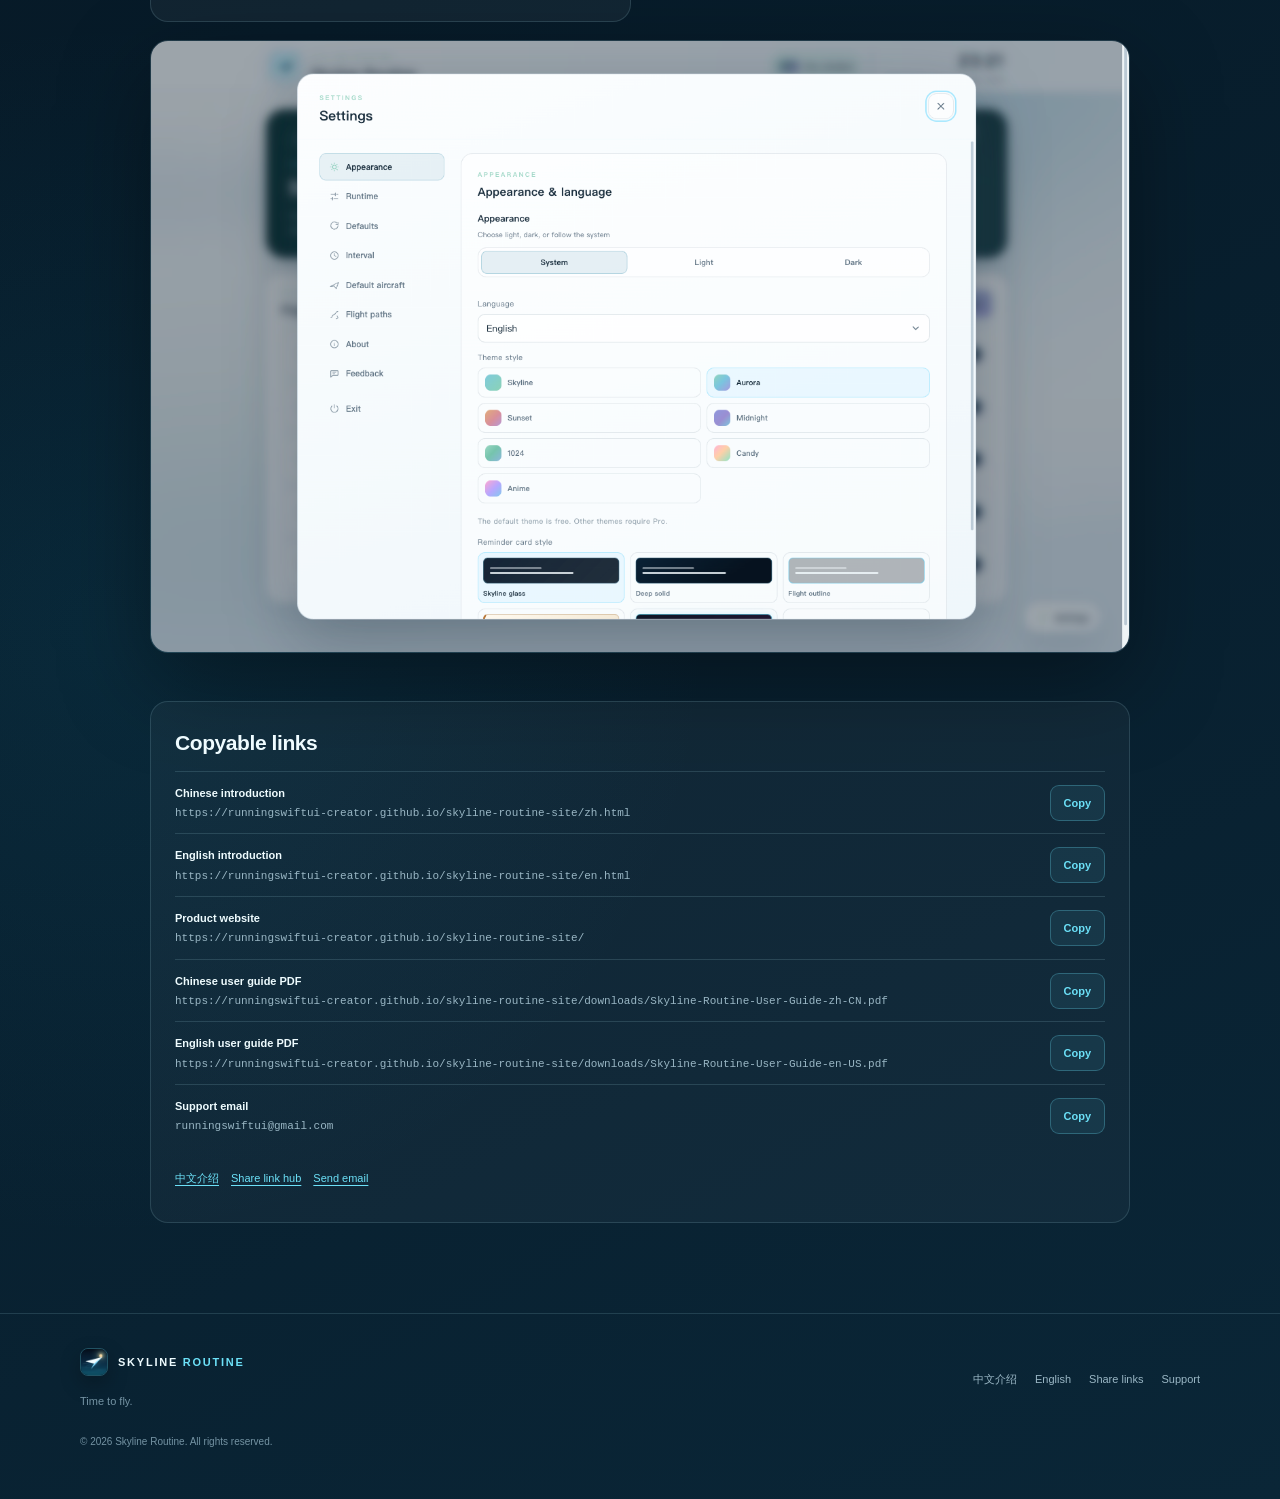
==== commit c469797c: "【add】更新文档" ====
--- a/en.html
+++ b/en.html
@@ -78,7 +78,7 @@
             <li>Pro themes: Aurora, Sunset, Midnight, 1024, Candy, Anime</li>
             <li>Pause all when 5+ reminders are enabled</li>
             <li>Multiple interval time templates</li>
-            <li>11 languages, light/dark mode, auto-landing</li>
+            <li>14 languages, light/dark mode, auto-landing</li>
           </ul>
         </section>
         <section class="intro-card">
--- a/styles.css
+++ b/styles.css
@@ -879,3 +879,19 @@
   opacity: 1;
   transform: translateY(0);
 }
+
+/* Arabic (RTL) */
+html[dir="rtl"] body {
+  direction: rtl;
+}
+
+html[dir="rtl"] .guide-section ul {
+  padding-left: 0;
+  padding-right: 20px;
+}
+
+html[dir="rtl"] .guide-section,
+html[dir="rtl"] .help-card,
+html[dir="rtl"] .legal-page {
+  text-align: right;
+}
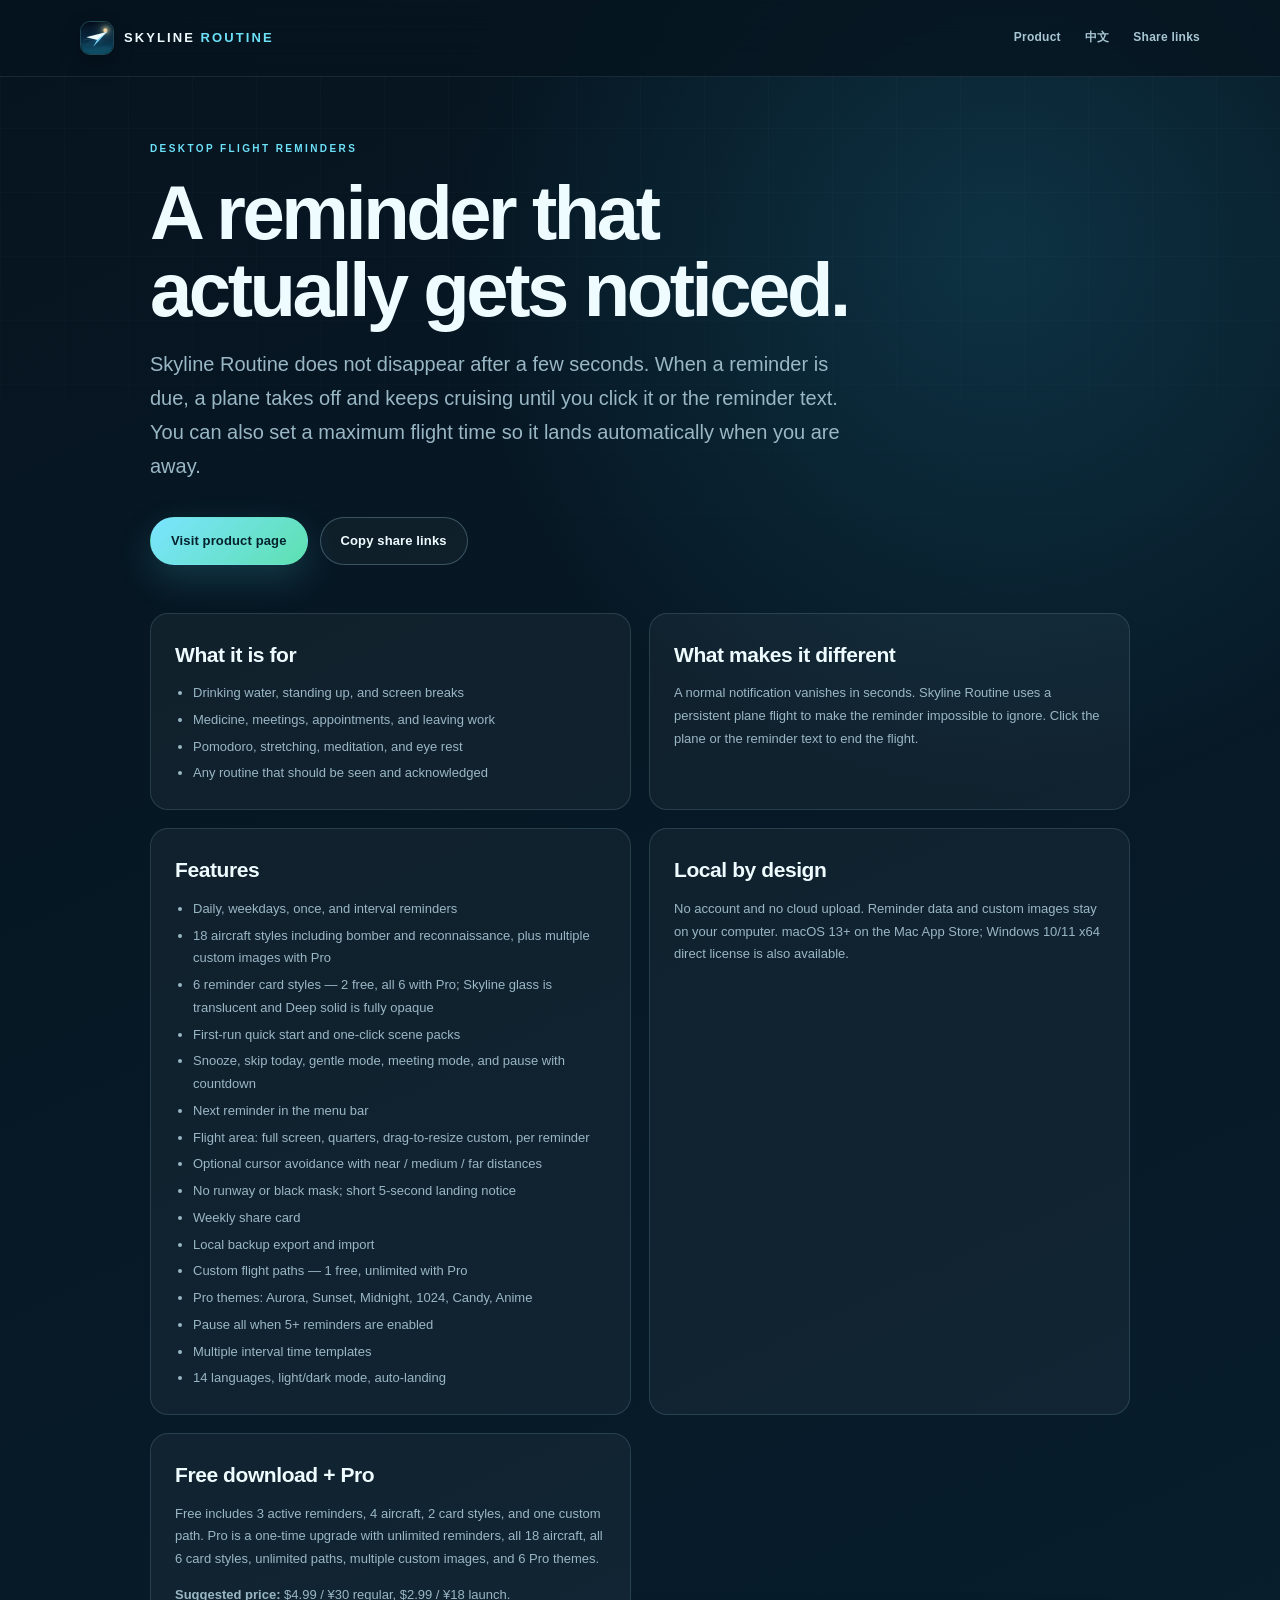
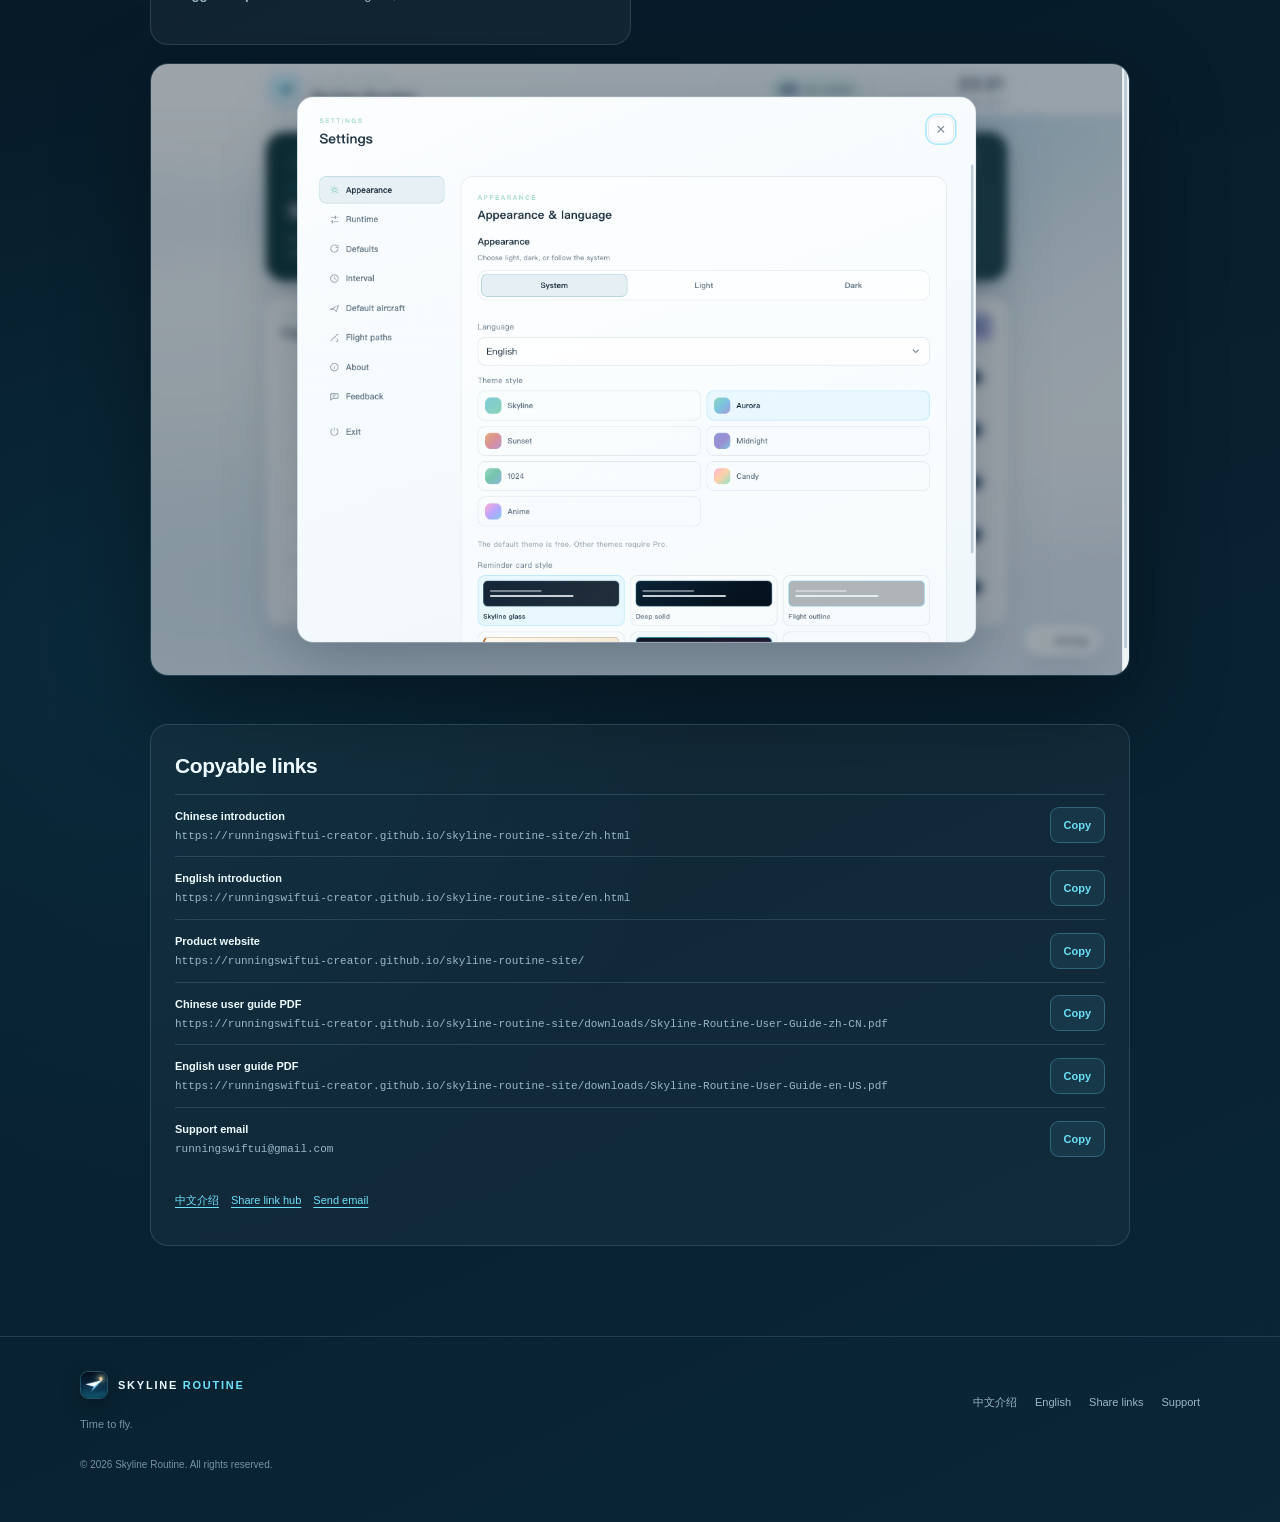
==== commit 34f264dd: "【mod】同步多张自定义机型图片与玻璃/实色文档" ====
--- a/en.html
+++ b/en.html
@@ -64,8 +64,8 @@
           <h2>Features</h2>
           <ul>
             <li>Daily, weekdays, once, and interval reminders</li>
-            <li>18 aircraft styles including bomber and reconnaissance, plus custom images</li>
-            <li>6 reminder card styles — 2 free, all 6 with Pro; per-reminder overrides</li>
+            <li>18 aircraft styles including bomber and reconnaissance, plus multiple custom images with Pro</li>
+            <li>6 reminder card styles — 2 free, all 6 with Pro; Skyline glass is translucent and Deep solid is fully opaque</li>
             <li>First-run quick start and one-click scene packs</li>
             <li>Snooze, skip today, gentle mode, meeting mode, and pause with countdown</li>
             <li>Next reminder in the menu bar</li>
@@ -93,7 +93,7 @@
           <p>
             Free includes 3 active reminders, 4 aircraft, 2 card styles, and one custom path.
             Pro is a one-time upgrade with unlimited reminders, all 18 aircraft, all 6 card
-            styles, unlimited paths, custom images, and 6 Pro themes.
+            styles, unlimited paths, multiple custom images, and 6 Pro themes.
           </p>
           <p><strong>Suggested price:</strong> $4.99 / ¥30 regular, $2.99 / ¥18 launch.</p>
         </section>
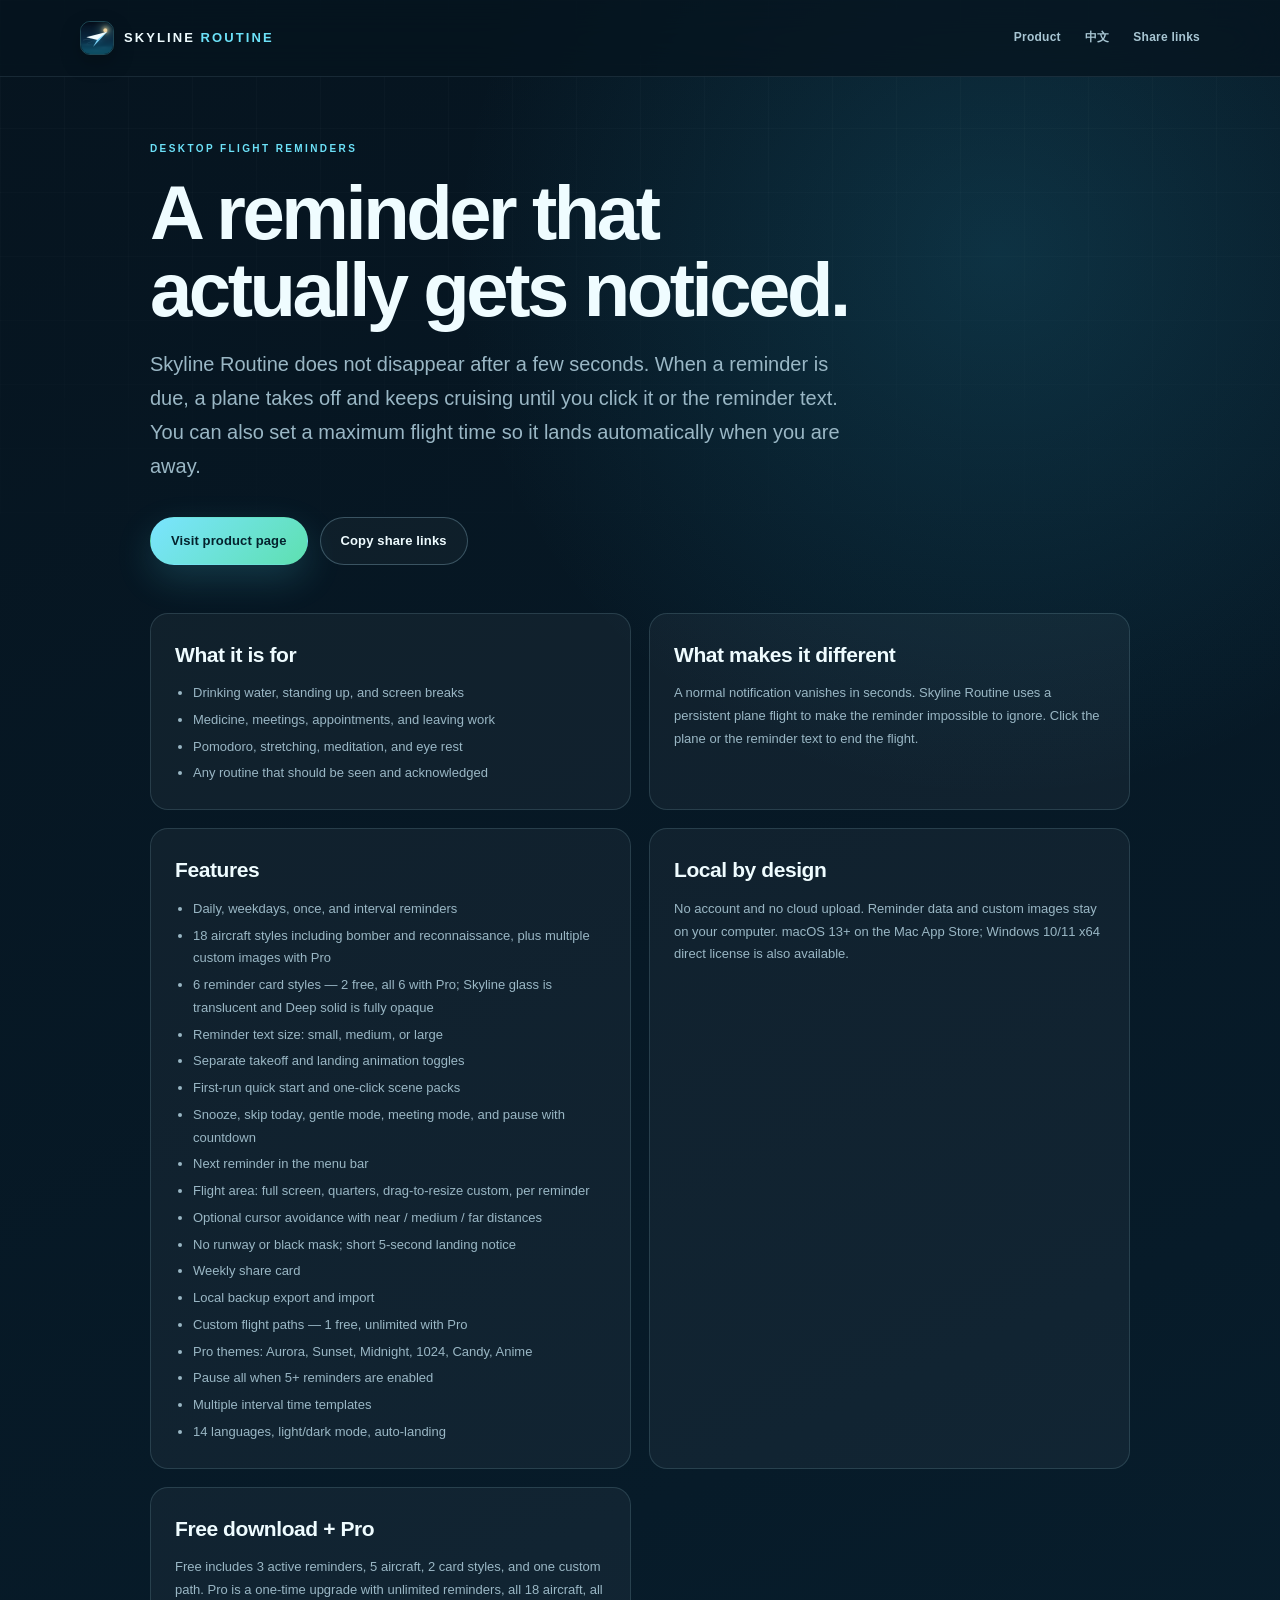
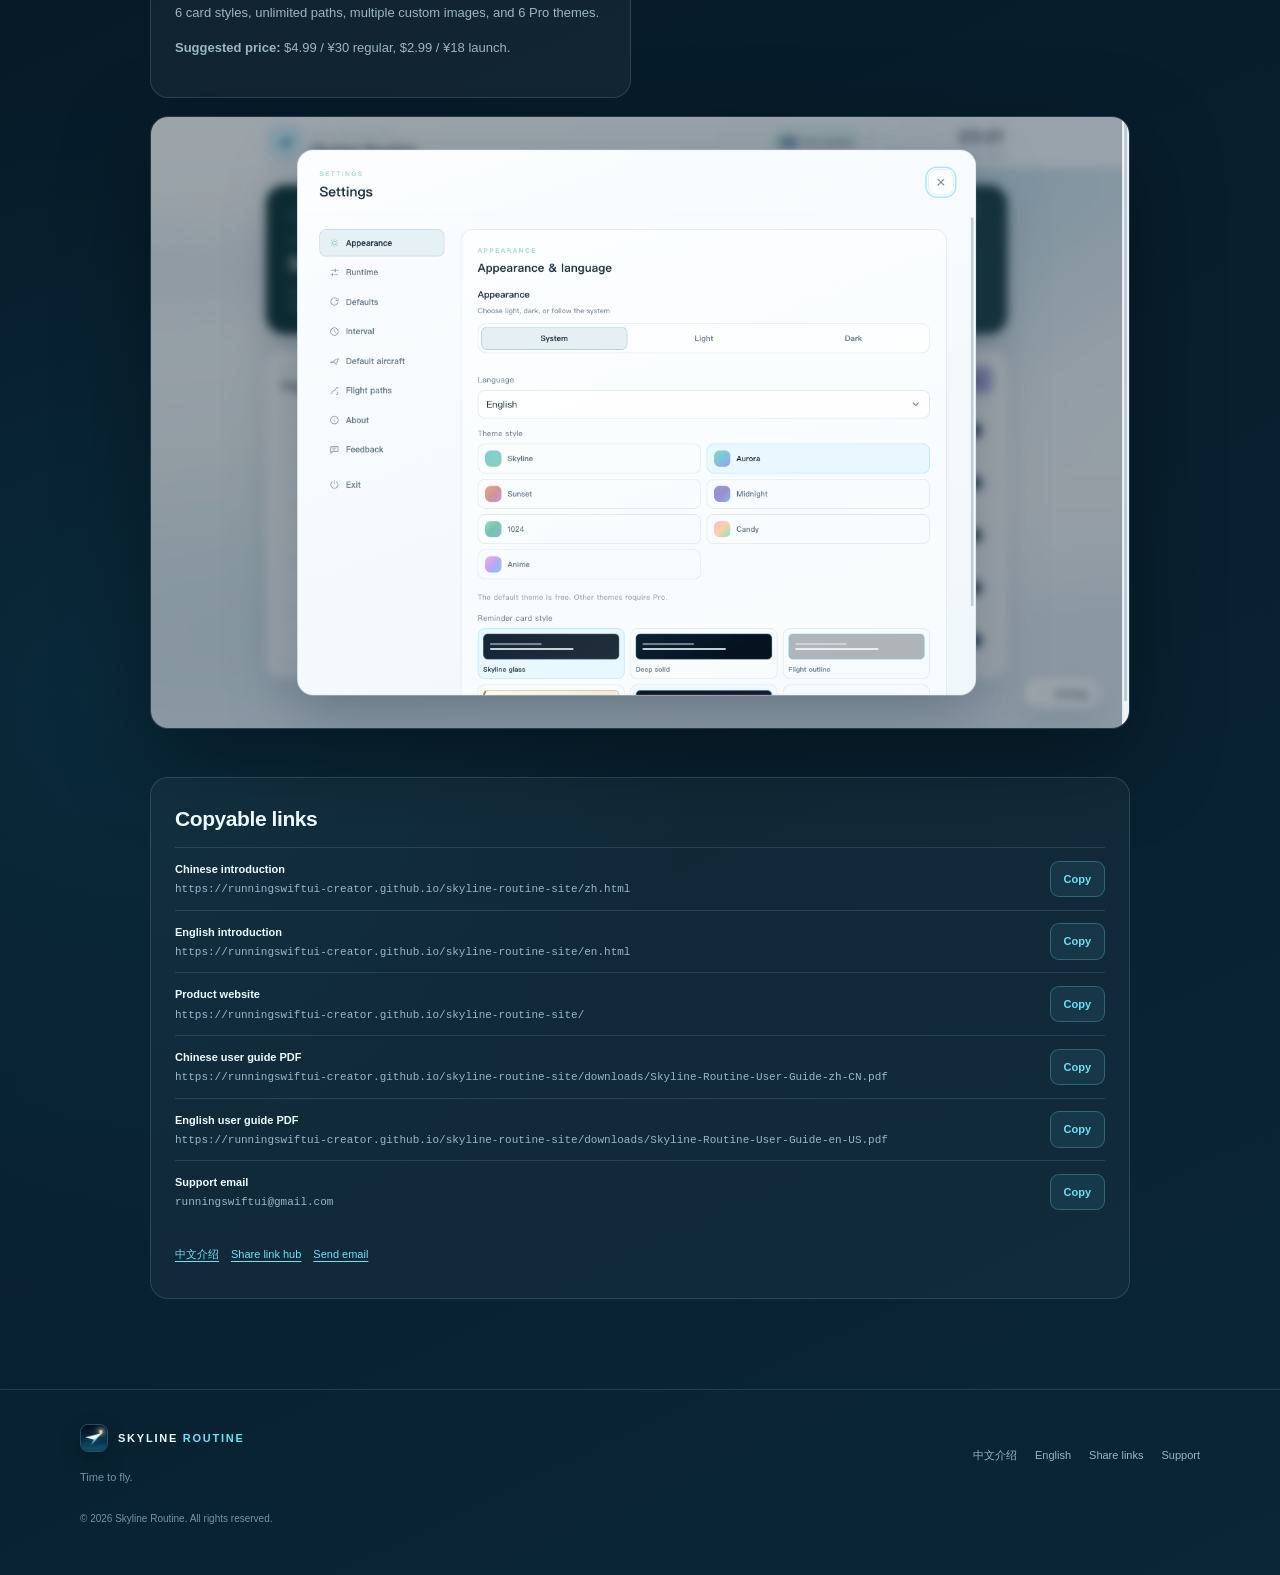
==== commit 03982085: "【mod】同步 1.0.259 字号、降落动画与免费机型 - 免费机型由 4 种更新为 5 种（新增无人机），同步全部 14 种语言指南 - 设置说明补充提醒字号（小/中/大）与起飞/降落动画开关 -" ====
--- a/en.html
+++ b/en.html
@@ -66,6 +66,8 @@
             <li>Daily, weekdays, once, and interval reminders</li>
             <li>18 aircraft styles including bomber and reconnaissance, plus multiple custom images with Pro</li>
             <li>6 reminder card styles — 2 free, all 6 with Pro; Skyline glass is translucent and Deep solid is fully opaque</li>
+            <li>Reminder text size: small, medium, or large</li>
+            <li>Separate takeoff and landing animation toggles</li>
             <li>First-run quick start and one-click scene packs</li>
             <li>Snooze, skip today, gentle mode, meeting mode, and pause with countdown</li>
             <li>Next reminder in the menu bar</li>
@@ -91,7 +93,7 @@
         <section class="intro-card">
           <h2>Free download + Pro</h2>
           <p>
-            Free includes 3 active reminders, 4 aircraft, 2 card styles, and one custom path.
+            Free includes 3 active reminders, 5 aircraft, 2 card styles, and one custom path.
             Pro is a one-time upgrade with unlimited reminders, all 18 aircraft, all 6 card
             styles, unlimited paths, multiple custom images, and 6 Pro themes.
           </p>
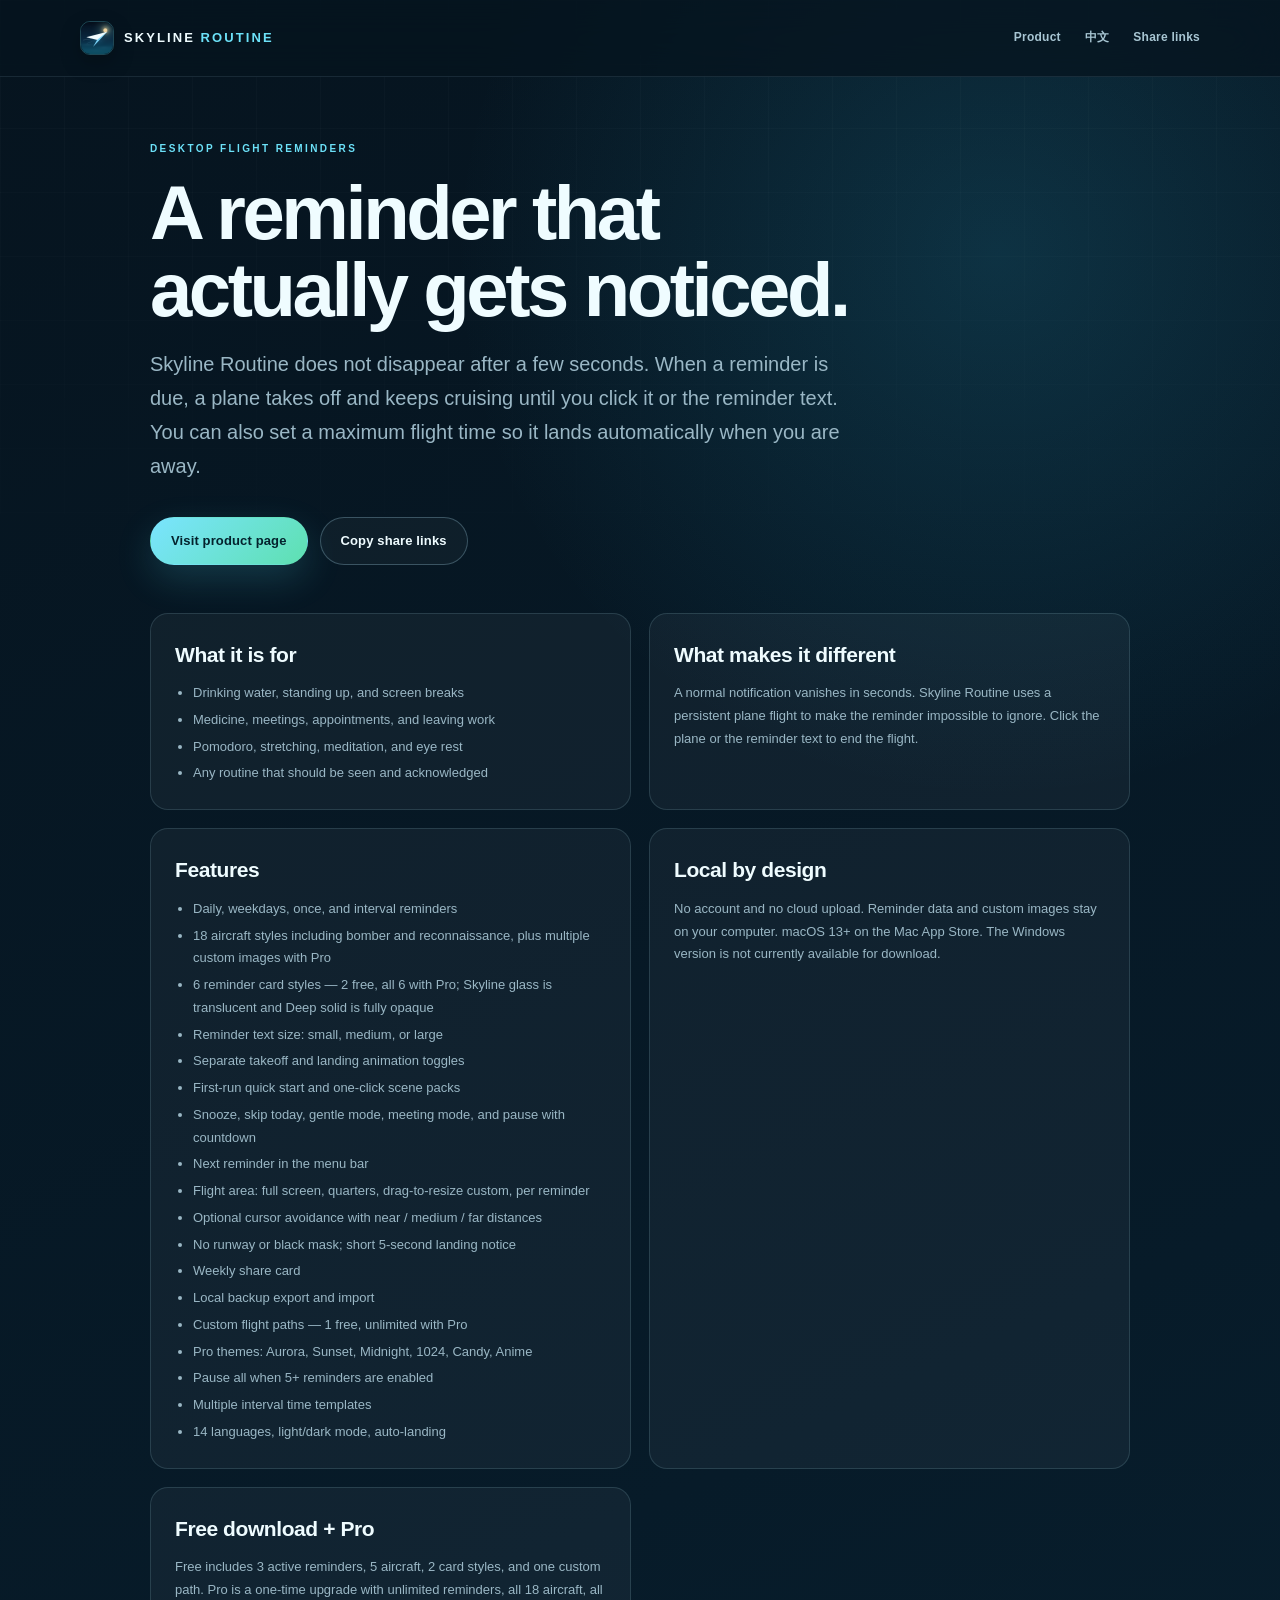
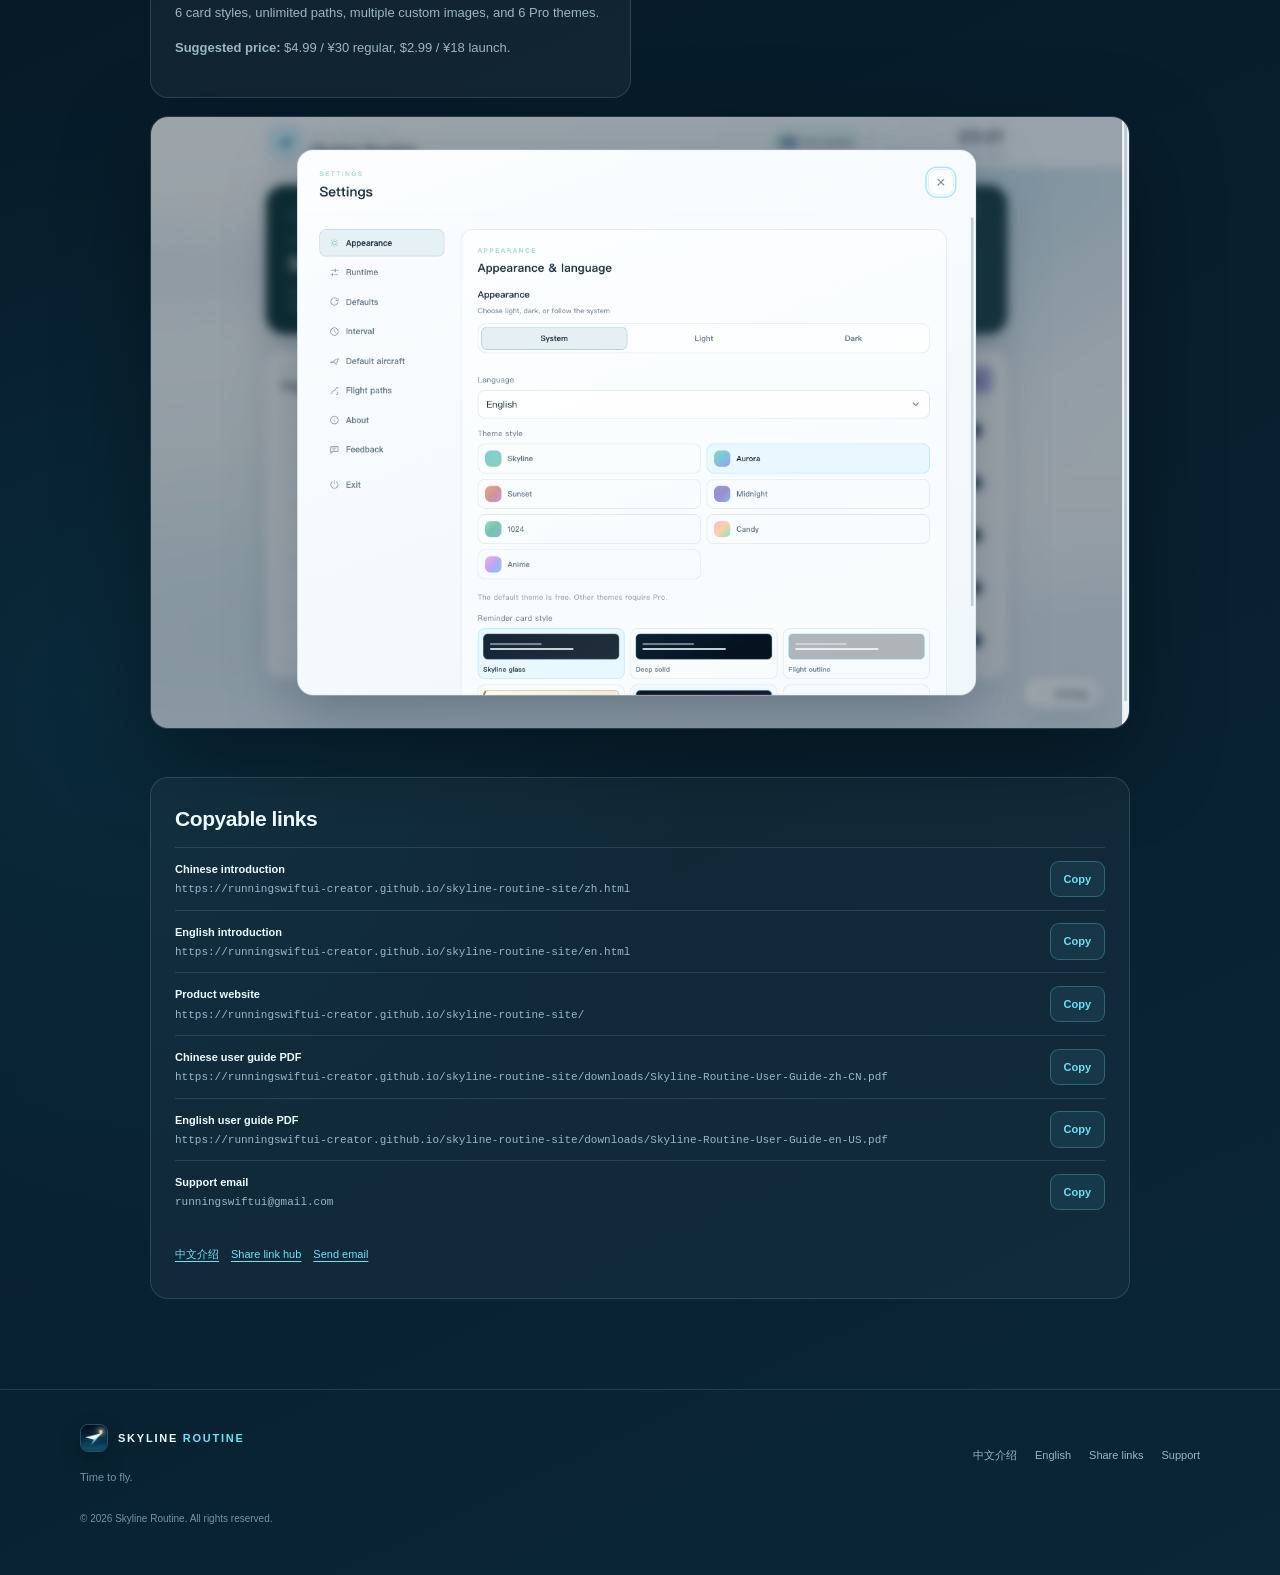
==== commit b8d3dc58: "【mod】公开下载改为仅 Mac App Store - 移除 Windows 直接授权、Lemon Squeezy 和 DMG 下载文案 - 隐私、支持与条款同步为 App Store - 链接汇总" ====
--- a/en.html
+++ b/en.html
@@ -87,7 +87,8 @@
           <h2>Local by design</h2>
           <p>
             No account and no cloud upload. Reminder data and custom images stay on your
-            computer. macOS 13+ on the Mac App Store; Windows 10/11 x64 direct license is also available.
+            computer. macOS 13+ on the Mac App Store. The Windows version is not currently
+            available for download.
           </p>
         </section>
         <section class="intro-card">
